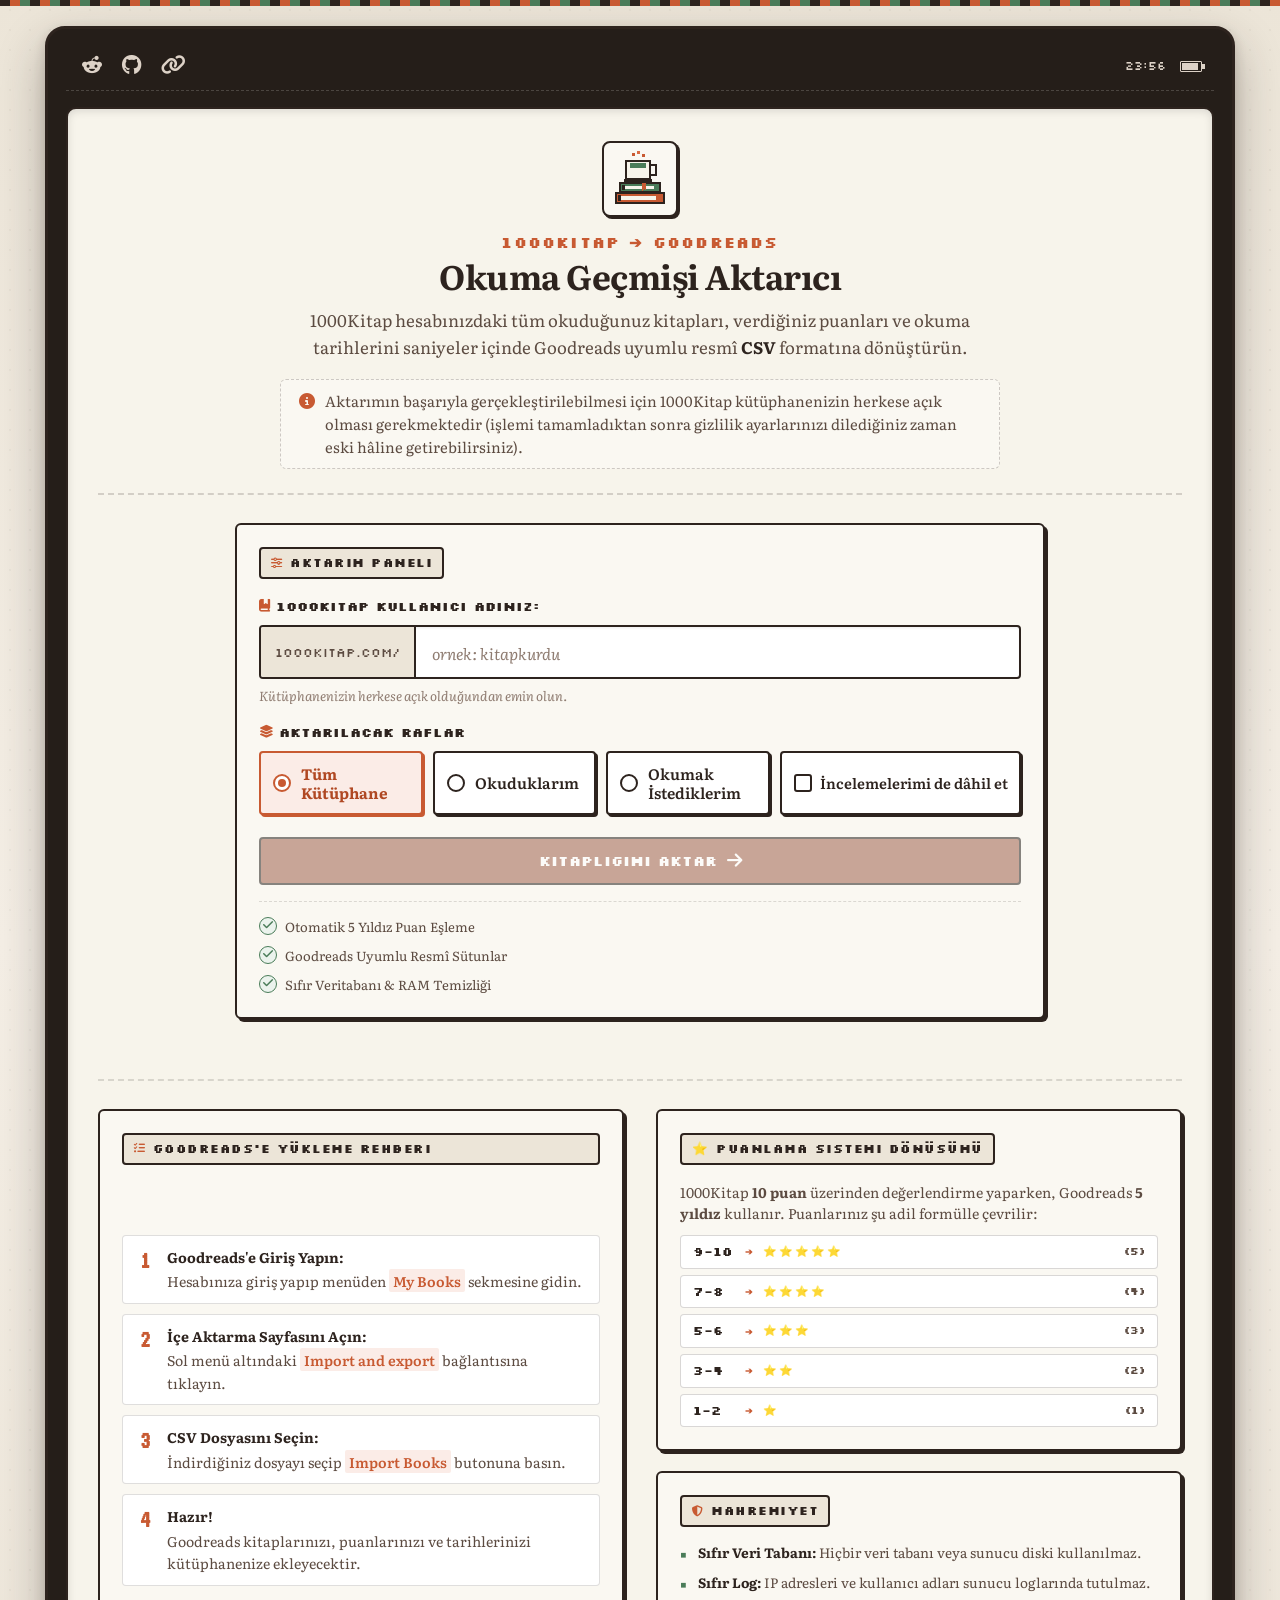
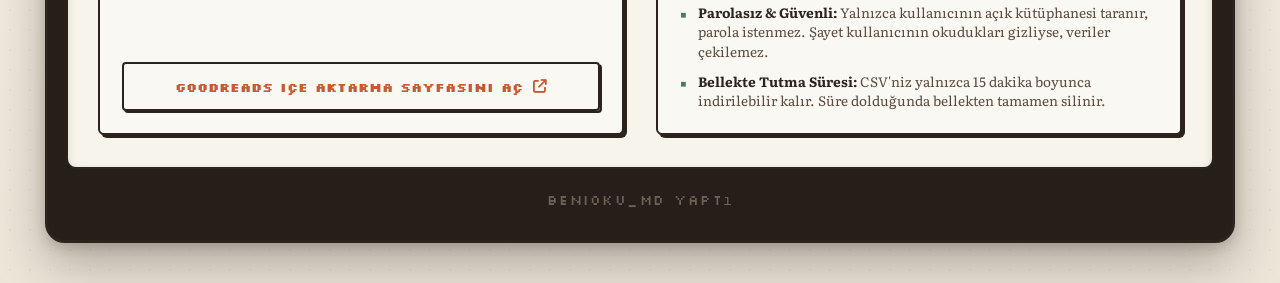
==== index.html @ 829b26cb "refactor: terminal kaldirildi ve taranan kitap baslik boyutu 2-3px buyutuldu" ====
<!DOCTYPE html>
<html lang="tr">
<head>
  <meta charset="UTF-8">
  <meta name="viewport" content="width=device-width, initial-scale=1.0, maximum-scale=5.0, user-scalable=yes">
  <meta name="theme-color" content="#2D231E">
  <meta name="description" content="1000Kitap okuma geçmişinizi sıfır veri kaydı ve yüksek gizlilikle Goodreads CSV formatına dönüştürün.">
  <title>1000Kitap ➔ Goodreads | Okuma Geçmişi Aktarıcı</title>
  
  <!-- Font Awesome 6 Free -->
  <link rel="stylesheet" href="https://cdnjs.cloudflare.com/ajax/libs/font-awesome/6.5.1/css/all.min.css">

  <!-- Google Fonts: Literata (Kindle Serif) & Silkscreen (Orijinal 8-Bit Pixel) & VT323 -->
  <link rel="preconnect" href="https://fonts.googleapis.com">
  <link rel="preconnect" href="https://fonts.gstatic.com" crossorigin>
  <link href="https://fonts.googleapis.com/css2?family=Literata:ital,opsz,wght@0,7..72,400;0,7..72,600;0,7..72,700;1,7..72,400&family=Silkscreen:wght@400;700&family=VT323&display=swap" rel="stylesheet">
  
  <link rel="stylesheet" href="style.css">
</head>
<body>

  <!-- Retro Arka Plan Dokusu ve Üst Piksel Çizgi -->
  <div class="pixel-top-border" aria-hidden="true"></div>

  <main class="page-wrapper">
    
    <!-- Kindle / E-Okuyucu Cihaz Çerçevesi (Masaüstünde Geniş Studio Modu) -->
    <section class="kindle-device" aria-label="E-Okuyucu Arayüzü">
      
      <!-- Üst Durum Çubuğu (Status Bar - Sade & İki Yana Yaslı) -->
      <header class="kindle-status-bar" aria-label="Cihaz Durumu">
        <div class="status-left">
          <a href="https://www.reddit.com/user/benioku_md/" target="_blank" rel="noopener noreferrer" class="status-icon-btn" title="Reddit Profili" aria-label="Reddit Profili">
            <i class="fa-brands fa-reddit-alien"></i>
          </a>
          <a href="https://github.com/benioku-md/1k-to-goodreads" target="_blank" rel="noopener noreferrer" class="status-icon-btn" title="GitHub Deposu" aria-label="GitHub Deposu">
            <i class="fa-brands fa-github"></i>
          </a>
          <a href="javascript:void(0)" id="copyLinkBtn" class="status-icon-btn" title="Bağlantıyı Kopyala" aria-label="Bağlantıyı Kopyala" role="button">
            <i class="fa-solid fa-link"></i>
            <span class="copy-tooltip hidden" id="copyTooltip">Kopyalandı!</span>
          </a>
        </div>
        <div class="status-right">
          <span id="liveClock" class="status-time">10:42</span>
          <span class="battery-icon" title="Pil Durumu: %100" aria-label="Pil %100">
            <span class="battery-level"></span>
          </span>
        </div>
      </header>

      <!-- Kindle Ekran Alanı -->
      <article class="kindle-screen">
        
        <!-- Başlık ve Piksel İllüstrasyon Bölümü (Tam Genişlik & Ortalı) -->
        <header class="hero-header">
          <div class="pixel-art-container" aria-hidden="true">
            <!-- Cozy Pixel Coffee & Book SVG İllüstrasyonu -->
            <svg class="pixel-art-svg" viewBox="0 0 64 64" width="64" height="64" shape-rendering="crispEdges">
              <!-- Pixel Fincan Buharı -->
              <rect x="24" y="6" width="3" height="3" fill="#C85A32" class="steam steam-1" />
              <rect x="29" y="4" width="3" height="3" fill="#D96B43" class="steam steam-2" />
              <rect x="34" y="7" width="3" height="3" fill="#C85A32" class="steam steam-3" />
              
              <!-- Fincan Gövdesi -->
              <rect x="18" y="14" width="24" height="18" fill="#F7F4EB" stroke="#2D231E" stroke-width="2" />
              <rect x="22" y="16" width="16" height="5" fill="#4A7C59" />
              <rect x="42" y="18" width="6" height="10" fill="none" stroke="#2D231E" stroke-width="2" />
              <rect x="16" y="32" width="28" height="3" fill="#2D231E" />

              <!-- Pixel Kitaplar Yığını -->
              <rect x="8" y="46" width="48" height="10" fill="#C85A32" stroke="#2D231E" stroke-width="2" />
              <rect x="12" y="49" width="36" height="4" fill="#F7F4EB" />
              <rect x="10" y="48" width="3" height="6" fill="#2D231E" />
              
              <rect x="12" y="36" width="40" height="9" fill="#4A7C59" stroke="#2D231E" stroke-width="2" />
              <rect x="16" y="39" width="30" height="3" fill="#F7F4EB" />
              <rect x="14" y="38" width="3" height="5" fill="#2D231E" />
              
              <!-- Kitap Ayracı -->
              <polygon points="34,36 38,36 38,44 36,42 34,44" fill="#C85A32" />
            </svg>
          </div>

          <h1 class="main-title">
            <span class="pixel-prefix">1000KITAP ➔ GOODREADS</span>
            <span class="title-sub">Okuma Geçmişi Aktarıcı</span>
          </h1>

          <p class="hero-desc">
            1000Kitap hesabınızdaki tüm okuduğunuz kitapları, verdiğiniz puanları ve okuma tarihlerini saniyeler içinde Goodreads uyumlu resmî <strong>CSV</strong> formatına dönüştürün.
          </p>

          <p class="hero-note">
            <i class="fa-solid fa-circle-info" aria-hidden="true"></i>
            <span>Aktarımın başarıyla gerçekleştirilebilmesi için 1000Kitap kütüphanenizin herkese açık olması gerekmektedir (işlemi tamamladıktan sonra gizlilik ayarlarınızı dilediğiniz zaman eski hâline getirebilirsiniz).</span>
          </p>
        </header>

        <!-- 1. BÖLÜM: ORTALANMIŞ AKTARIM PANELİ (Tablet & PC'de Merkezde) -->
        <div class="centered-export-zone">
          
          <!-- Form Kartı (Giriş) -->
          <section id="formSection" class="retro-card form-card">
            <div class="card-header-badge">
              <i class="fa-solid fa-sliders theme-icon"></i>
              <span class="badge-title">AKTARIM PANELI</span>
            </div>
            
            <form id="exportForm" class="export-form" autocomplete="off">
              
              <div class="input-group">
                <label for="usernameInput" class="input-label">
                  <i class="fa-solid fa-book-bookmark theme-icon"></i> 1000KITAP KULLANICI ADINIZ:
                </label>
                <div class="input-wrapper" id="usernameWrapper">
                  <span class="input-prefix" aria-hidden="true">
                    <span class="prefix-full">1000kitap.com/</span>
                    <span class="prefix-short">1k.com/</span>
                  </span>
                  <div class="input-field-container">
                    <input 
                      type="text" 
                      id="usernameInput" 
                      name="username" 
                      class="retro-input" 
                      placeholder="ornek: kitapkurdu" 
                      required 
                      spellcheck="false" 
                      autocapitalize="none"
                      autocomplete="off"
                    >
                    <span id="inputStatusIcon" class="input-status-icon hidden" aria-hidden="true"></span>
                  </div>
                </div>
                <div id="usernameFeedback" class="input-feedback hidden"></div>
                <p class="input-hint" id="inputDefaultHint">Kütüphanenizin herkese açık olduğundan emin olun.</p>
              </div>

              <!-- Raf Seçimi -->
              <div class="input-group">
                <label class="input-label">
                  <i class="fa-solid fa-layer-group theme-icon"></i> AKTARILACAK RAFLAR
                </label>
                <div class="shelf-options-wrapper">
                  <div class="shelf-radio-group" role="radiogroup" aria-label="Aktarılacak Raflar">
                    <label class="shelf-radio-card" for="shelf-all">
                      <input type="radio" id="shelf-all" name="shelf" value="hepsi" checked class="shelf-radio-input">
                      <span class="shelf-radio-custom" aria-hidden="true"></span>
                      <span class="shelf-radio-text">Tüm Kütüphane</span>
                    </label>
                    <label class="shelf-radio-card" for="shelf-read">
                      <input type="radio" id="shelf-read" name="shelf" value="okuduklari" class="shelf-radio-input">
                      <span class="shelf-radio-custom" aria-hidden="true"></span>
                      <span class="shelf-radio-text">Okuduklarım</span>
                    </label>
                    <label class="shelf-radio-card" for="shelf-want">
                      <input type="radio" id="shelf-want" name="shelf" value="okuyacaklari" class="shelf-radio-input">
                      <span class="shelf-radio-custom" aria-hidden="true"></span>
                      <span class="shelf-radio-text">Okumak İstediklerim</span>
                    </label>
                  </div>

                  <label class="shelf-checkbox-card" for="includeReviews">
                    <input type="checkbox" id="includeReviews" name="include_reviews" class="shelf-checkbox-input">
                    <span class="shelf-checkbox-custom" aria-hidden="true">
                      <i class="fa-solid fa-check"></i>
                    </span>
                    <span class="shelf-checkbox-text">İncelemelerimi de dâhil et</span>
                  </label>
                </div>
              </div>

              <div class="form-actions">
                <button type="submit" id="startBtn" class="retro-btn btn-primary">
                  <span class="btn-text">KITAPLIGIMI AKTAR</span>
                  <i class="fa-solid fa-arrow-right btn-arrow" aria-hidden="true"></i>
                </button>
              </div>

            </form>

            <!-- Mini Hızlı Bilgi Şeridi -->
            <div class="form-footer-tips">
              <div class="tip-item">
                <i class="fa-solid fa-check tip-icon"></i>
                <span>Otomatik 5 Yıldız Puan Eşleme</span>
              </div>
              <div class="tip-item">
                <i class="fa-solid fa-check tip-icon"></i>
                <span>Goodreads Uyumlu Resmî Sütunlar</span>
              </div>
              <div class="tip-item">
                <i class="fa-solid fa-check tip-icon"></i>
                <span>Sıfır Veritabanı &amp; RAM Temizliği</span>
              </div>
            </div>
          </section>

          <!-- Canlı İlerleme ve Kuyruk Kartı (Başlangıçta Gizli) -->
          <section id="progressSection" class="retro-card progress-card hidden" aria-live="polite">
            
            <div class="progress-header">
              <div class="progress-header-top">
                <div class="status-indicator-badge" id="statusBadge">
                  <span class="pulse-dot"></span>
                  <span id="statusBadgeText" class="badge-text">KUYRUGA ALINDI</span>
                </div>
                <div class="queue-eta-box hidden" id="queueEtaBox">
                  <i class="fa-solid fa-hourglass-half eta-icon" aria-hidden="true"></i>
                  <span id="queueEtaText">Kalan Süre: Hesaplanıyor...</span>
                </div>
              </div>
              <div class="queue-info-text" id="queueInfoText">Sıranız hesaplanıyor...</div>
            </div>

            <!-- Pixel İlerleme Çubuğu -->
            <div class="pixel-progress-bar-container">
              <div class="pixel-progress-bar" id="progressBar" role="progressbar" aria-valuenow="0" aria-valuemin="0" aria-valuemax="100" style="width: 0%;">
                <div class="progress-pattern"></div>
              </div>
            </div>

            <!-- Sayaç ve Yüzde Bilgisi -->
            <div class="progress-stats">
              <div class="stat-box">
                <span class="stat-label">TARANAN KITAP</span>
                <span class="stat-value" id="countDisplay">0 / 0</span>
              </div>
              <div class="stat-box">
                <span class="stat-label">ILERLEME</span>
                <span class="stat-value" id="percentDisplay">%0</span>
              </div>
            </div>

            <!-- Canlı Taranan Kitap Görsel Kartı (Kapak + Açıklama) -->
            <div id="liveBookCard" class="live-book-preview hidden">
              <div class="preview-header">
                <span class="preview-label">SU AN TARANAN KITAP:</span>
              </div>
              <div class="preview-content">
                <div class="cover-wrapper" id="bookCoverWrapper">
                  <i id="bookPlaceholderIcon" class="fa-solid fa-book-open book-placeholder-icon"></i>
                  <img id="liveBookCover" src="" alt="Kitap Kapağı" class="book-cover-img hidden" loading="lazy">
                </div>
                <div class="book-details">
                  <div id="liveBookTitle" class="book-title">Kitap Adı</div>
                  <div id="liveBookAuthor" class="book-author">Yazar Adı</div>
                </div>
              </div>
            </div>


            <!-- Sıradan Çık / İptal Et Butonu -->
            <div class="queue-cancel-wrapper" id="queueCancelWrapper">
              <button type="button" id="cancelJobBtn" class="retro-btn retro-btn-cancel">
                <i class="fa-solid fa-arrow-left"></i>
                <span class="btn-text">SIRADAN ÇIK</span>
              </button>
            </div>

          </section>

          <!-- Başarı ve İndirme Kartı (Başlangıçta Gizli) -->
          <section id="completedSection" class="retro-card completed-card hidden" aria-live="polite">
            <div class="success-banner">
              <div class="pixel-stamp">BASARILI!</div>
              <h2 class="success-title">Okuma Geçmişiniz Hazır</h2>
              <p class="success-desc">
                Toplam <strong id="finalCount">0</strong> adet kitap başarıyla Goodreads CSV formatına dönüştürüldü.
              </p>
            </div>

            <div class="download-action-box">
              <a id="downloadBtn" href="#" class="retro-btn btn-success" download="1000kitap.csv">
                <i class="fa-solid fa-cloud-arrow-down"></i>
                <span class="btn-text">GOODREADS CSV DOSYASINI INDIR</span>
              </a>

              <div class="success-aux-actions">
                <button type="button" id="previewBtn" class="retro-btn btn-preview">
                  <i class="fa-solid fa-table-list"></i>
                  <span class="btn-text">KITAPLARI ÖNIZLE</span>
                </button>
                <a href="https://www.goodreads.com/review/import" target="_blank" rel="noopener noreferrer" class="retro-btn btn-goodreads">
                  <i class="fa-solid fa-arrow-up-right-from-square"></i>
                  <span class="btn-text">GOODREADS IÇE AKTARMA SAYFASINI AÇ</span>
                </a>
              </div>

              <p class="download-hint">Hazırlanan CSV dosyasını indirmek için yukarıdaki butona tıklayın.</p>
            </div>

            <div class="restart-box">
              <button type="button" id="resetBtn" class="retro-btn btn-secondary">
                <i class="fa-solid fa-rotate-right"></i> Baska Bir Kitaplik Aktar
              </button>
            </div>
          </section>

          <!-- Hata Bildirim Kartı (Başlangıçta Gizli) -->
          <section id="errorSection" class="retro-card error-card hidden" role="alert">
            <div class="error-header">
              <i class="fa-solid fa-triangle-exclamation error-icon"></i>
              <h3 class="error-title">BIR SORUN OLUSTU</h3>
            </div>
            <p id="errorMessage" class="error-text">Hata mesajı detayları burada görünecektir.</p>
            <div class="error-actions">
              <button type="button" id="retryBtn" class="retro-btn btn-secondary">
                <i class="fa-solid fa-rotate-right"></i> Tekrar Dene
              </button>
            </div>
          </section>

        </div>

        <!-- 2. BÖLÜM: SAĞA VE SOLA PAYLAŞTIRILMIŞ REHBER & BİLGİ ALANI (980px+ Ekranlarda Yan Yana) -->
        <div class="bottom-split-zone">
          
          <!-- SOL SÜTUN: Goodreads'e İçe Aktarma Rehberi -->
          <section class="retro-card guide-card" aria-labelledby="guideHeading">
            <div class="card-header-badge">
              <i class="fa-solid fa-list-check theme-icon"></i>
              <span class="badge-title">GOODREADS'E YÜKLEME REHBERI</span>
            </div>

            <ol class="guide-steps">
              <li class="step-item">
                <div class="step-num">1</div>
                <div class="step-content">
                  <strong>Goodreads'e Giriş Yapın:</strong>
                  <span>Hesabınıza giriş yapıp menüden <mark>My Books</mark> sekmesine gidin.</span>
                </div>
              </li>
              <li class="step-item">
                <div class="step-num">2</div>
                <div class="step-content">
                  <strong>İçe Aktarma Sayfasını Açın:</strong>
                  <span>Sol menü altındaki <mark>Import and export</mark> bağlantısına tıklayın.</span>
                </div>
              </li>
              <li class="step-item">
                <div class="step-num">3</div>
                <div class="step-content">
                  <strong>CSV Dosyasını Seçin:</strong>
                  <span>İndirdiğiniz dosyayı seçip <mark>Import Books</mark> butonuna basın.</span>
                </div>
              </li>
              <li class="step-item">
                <div class="step-num">4</div>
                <div class="step-content">
                  <strong>Hazır!</strong>
                  <span>Goodreads kitaplarınızı, puanlarınızı ve tarihlerinizi kütüphanenize ekleyecektir.</span>
                </div>
              </li>
            </ol>

            <div class="guide-cta">
              <a href="https://www.goodreads.com/review/import" target="_blank" rel="noopener noreferrer" class="retro-btn btn-outline">
                GOODREADS IÇE AKTARMA SAYFASINI AÇ <i class="fa-solid fa-arrow-up-right-from-square"></i>
              </a>
            </div>
          </section>

          <!-- SAĞ SÜTUN: Puan Dönüşümü & Gizlilik Bilgileri -->
          <div class="side-info-stack">
            
            <!-- Puan Eşleştirme Bilgisi -->
            <section class="retro-card rating-info-card">
              <div class="card-header-badge">
                <span class="badge-icon">⭐</span>
                <span class="badge-title">PUANLAMA SISTEMI DÖNÜSÜMÜ</span>
              </div>
              <p class="rating-info-desc">
                1000Kitap <strong>10 puan</strong> üzerinden değerlendirme yaparken, Goodreads <strong>5 yıldız</strong> kullanır. Puanlarınız şu adil formülle çevrilir:
              </p>
              <div class="rating-matrix">
                <div class="rating-pill">
                  <span class="rating-range">9-10</span>
                  <span class="rating-arrow">➔</span>
                  <span class="rating-stars">⭐⭐⭐⭐⭐</span>
                  <span class="rating-score">(5)</span>
                </div>
                <div class="rating-pill">
                  <span class="rating-range">7-8</span>
                  <span class="rating-arrow">➔</span>
                  <span class="rating-stars">⭐⭐⭐⭐</span>
                  <span class="rating-score">(4)</span>
                </div>
                <div class="rating-pill">
                  <span class="rating-range">5-6</span>
                  <span class="rating-arrow">➔</span>
                  <span class="rating-stars">⭐⭐⭐</span>
                  <span class="rating-score">(3)</span>
                </div>
                <div class="rating-pill">
                  <span class="rating-range">3-4</span>
                  <span class="rating-arrow">➔</span>
                  <span class="rating-stars">⭐⭐</span>
                  <span class="rating-score">(2)</span>
                </div>
                <div class="rating-pill">
                  <span class="rating-range">1-2</span>
                  <span class="rating-arrow">➔</span>
                  <span class="rating-stars">⭐</span>
                  <span class="rating-score">(1)</span>
                </div>
              </div>
            </section>

            <!-- Gizlilik ve Mahremiyet Güvencesi (Zero-Log & Zero-Database) -->
            <section class="retro-card privacy-card" aria-label="Gizlilik Taahhüdü">
              <div class="card-header-badge">
                <i class="fa-solid fa-shield-halved theme-icon"></i>
                <span class="badge-title">MAHREMIYET</span>
              </div>
              <ul class="privacy-list">
                <li>
                  <strong>Sıfır Veri Tabanı:</strong> Hiçbir veri tabanı veya sunucu diski kullanılmaz.
                </li>
                <li>
                  <strong>Sıfır Log:</strong> IP adresleri ve kullanıcı adları sunucu loglarında tutulmaz.
                </li>
                <li>
                  <strong>Parolasız &amp; Güvenli:</strong> Yalnızca kullanıcının açık kütüphanesi taranır, parola istenmez. Şayet kullanıcının okudukları gizliyse, veriler çekilemez.
                </li>
                <li>
                  <strong>Bellekte Tutma Süresi:</strong> CSV'niz yalnızca 15 dakika boyunca indirilebilir kalır. Süre dolduğunda bellekten tamamen silinir.
                </li>
              </ul>
            </section>

          </div>

        </div>

      </article>

      <!-- Cihaz Alt Bezel (İmza) -->
      <footer class="kindle-bezel-bottom">
        <a href="https://www.reddit.com/user/benioku_md/" target="_blank" rel="noopener noreferrer" class="creator-brand">benioku_md yaptı</a>
      </footer>

    </section>
  </main>

  <!-- Retro Kitap Önizleme Modalı -->
  <div id="previewModal" class="retro-modal-backdrop hidden" role="dialog" aria-modal="true" aria-labelledby="previewModalTitle">
    <div class="retro-modal">
      <div class="retro-modal-header">
        <h3 id="previewModalTitle" class="retro-modal-title">
          <i class="fa-solid fa-table-list"></i> Aktarılan Kitaplar (ILK 5 Önizleme)
        </h3>
        <button type="button" id="closePreviewBtn" class="retro-modal-close" aria-label="Kapat">
          <i class="fa-solid fa-xmark"></i>
        </button>
      </div>
      <div class="retro-modal-body" id="previewModalBody">
        <!-- JS ile dinamik olarak doldurulacak -->
      </div>
      <div class="retro-modal-footer">
        <button type="button" id="closePreviewFooterBtn" class="retro-btn btn-secondary">Kapat</button>
      </div>
    </div>
  </div>

  <script src="app.js"></script>
</body>
</html>
---- style.css ----
/* ==============================================================================
   1000KİTAP TO GOODREADS AKTARICI - TASARIM & STİL SİSTEMİ
   Konsept: Amazon Kindle E-Okuyucu Zarafeti + Cozy Pixel-Art (8-Bit Kitap Kurdu)
   PC (Desktop Studio) & Mobil (Responsive Touch) Hibrit Mimarisi
   ============================================================================== */

:root {
  /* Renk Paleti (Sıcak Kitap Kurdu) */
  --bg-parchment: #F7F4EB;
  --bg-parchment-deep: #ECE5D8;
  --bg-parchment-light: #FAF8F2;
  --ink-espresso: #2D231E;
  --ink-muted: #5C4B41;
  --ink-light: #8E7B70;
  
  --accent-terracotta: #C85A32;
  --accent-terracotta-hover: #B04823;
  --accent-terracotta-light: #FBECE7;
  
  --accent-sage: #4A7C59;
  --accent-sage-dark: #386043;
  --accent-sage-light: #EBF3ED;
  
  --kindle-bezel: #251E19;
  --kindle-bezel-inner: #1C1713;
  --kindle-text-mute: #A0938A;
  
  --pixel-border: 2px solid var(--ink-espresso);
  --pixel-border-thick: 3px solid var(--ink-espresso);
  --pixel-shadow: 3px 3px 0px var(--ink-espresso);
  --pixel-shadow-sm: 2px 2px 0px var(--ink-espresso);
  --pixel-shadow-pressed: 1px 1px 0px var(--ink-espresso);

  /* Tipografi */
  --font-serif: 'Literata', 'Merriweather', 'Lora', Georgia, serif;
  --font-pixel: 'Silkscreen', monospace;
  --font-vt: 'VT323', monospace;
}

/* ------------------------------------------------------------------------------
   Temel Sıfırlama ve Gövde
   ------------------------------------------------------------------------------ */
*, *::before, *::after {
  box-sizing: border-box;
  margin: 0;
  padding: 0;
  -webkit-font-smoothing: antialiased;
  -moz-osx-font-smoothing: grayscale;
}

html {
  font-size: 16px;
  background-color: var(--bg-parchment-deep);
  color: var(--ink-espresso);
  font-family: var(--font-serif);
  line-height: 1.6;
  overflow-x: hidden;
  min-width: 320px;
}

body {
  min-height: 100vh;
  display: flex;
  flex-direction: column;
  position: relative;
  background-color: var(--bg-parchment-deep);
  background-image: 
    radial-gradient(circle at 50% 50%, rgba(45, 35, 30, 0.035) 1px, transparent 1px),
    linear-gradient(to bottom, #ECE5D8 0%, #F5EFE6 50%, #ECE5D8 100%);
  background-size: 20px 20px, 100% 100%;
  color: var(--ink-espresso);
  padding: 0;
  margin: 0;
  overflow-x: hidden;
}

/* Üst Piksel Dekoratif Şerit */
.pixel-top-border {
  width: 100%;
  height: 6px;
  background: repeating-linear-gradient(
    90deg,
    var(--ink-espresso) 0px,
    var(--ink-espresso) 10px,
    var(--accent-terracotta) 10px,
    var(--accent-terracotta) 20px,
    var(--accent-sage) 20px,
    var(--accent-sage) 30px
  );
  position: sticky;
  top: 0;
  z-index: 100;
}

/* ------------------------------------------------------------------------------
   Sayfa Kapsayıcısı (PC / Desktop ve Mobil Uyumu)
   ------------------------------------------------------------------------------ */
.page-wrapper {
  width: 100%;
  max-width: 100%; /* Masaüstünde daralma yok, tüm ekranı kaplar */
  margin: 0 auto;
  padding: 20px clamp(40px, 3.5vw, 50px) 40px clamp(40px, 3.5vw, 50px); /* Sağdan ve soldan en az 40px, en fazla 50px boşluk */
  display: flex;
  flex-direction: column;
  align-items: center;
}

/* ------------------------------------------------------------------------------
   Kindle / E-Okuyucu Cihaz Gövdesi (Bezel)
   ------------------------------------------------------------------------------ */
.kindle-device {
  width: 100%;
  background: var(--kindle-bezel);
  border-radius: 20px;
  border: var(--pixel-border-thick);
  box-shadow: 
    0 20px 48px rgba(45, 35, 30, 0.32),
    0 4px 12px rgba(45, 35, 30, 0.18);
  padding: 20px 18px 26px 18px;
  display: flex;
  flex-direction: column;
  transition: all 0.2s ease;
  position: relative;
  overflow: hidden;
}

/* Kindle Durum Çubuğu */
.kindle-status-bar {
  display: flex;
  justify-content: space-between;
  align-items: center;
  padding: 6px 12px 14px 12px;
  font-family: var(--font-pixel);
  font-size: 0.75rem;
  color: var(--kindle-text-mute);
  border-bottom: 1px dashed rgba(247, 244, 235, 0.18);
  margin-bottom: 16px;
  user-select: none;
}

.status-left {
  display: flex;
  align-items: center;
  gap: 12px;
}

.status-right {
  display: block;
  text-align: right;
  white-space: nowrap;
}

.status-right > * {
  display: inline-block;
  vertical-align: middle;
  margin-left: 8px;
}

.status-right > *:first-child {
  margin-left: 0;
}

.status-icon-btn {
  display: inline-flex;
  align-items: center;
  justify-content: center;
  color: #DDD2C7;
  background: transparent !important;
  border: none !important;
  box-shadow: none !important;
  outline: none;
  font-size: 1.25rem; /* ~20px, 3-4px daha büyük ve net */
  cursor: pointer;
  text-decoration: none;
  position: relative;
  padding: 0 4px;
  line-height: 1;
  transition: color 0.15s ease, transform 0.15s ease;
}

.status-icon-btn:hover {
  color: #FFF;
  transform: scale(1.18);
}

.copy-tooltip {
  position: absolute;
  top: 140%;
  left: 50%;
  transform: translateX(-50%);
  background: #2D231E;
  color: #F7F4EB;
  border: 1px solid #DDD2C7;
  border-radius: 3px;
  font-size: 0.65rem;
  padding: 2px 6px;
  white-space: nowrap;
  pointer-events: none;
  z-index: 1000;
  box-shadow: 0 2px 6px rgba(0, 0, 0, 0.4);
}

.copy-tooltip.hidden {
  display: none !important;
}

.pixel-badge {
  background: var(--kindle-bezel-inner);
  color: #DDD2C7;
  padding: 3px 8px;
  border-radius: 4px;
  border: 1px solid rgba(255, 255, 255, 0.12);
  font-size: 0.68rem;
  letter-spacing: 0.5px;
}

.status-divider {
  color: var(--ink-light);
  opacity: 0.6;
}

.status-mode {
  font-family: var(--font-serif);
  font-style: italic;
  font-size: 0.82rem;
  color: #DDD2C7;
}

.status-device-type {
  font-size: 0.7rem;
  color: #B5A69B;
  letter-spacing: 0.5px;
}

.status-time {
  font-family: var(--font-pixel);
  font-size: 0.75rem;
  color: #DDD2C7;
}

/* E-Ink Piksel Pil Simgesi */
.battery-icon {
  display: inline-flex;
  align-items: center;
  width: 22px;
  height: 11px;
  border: 1px solid #DDD2C7;
  padding: 1px;
  position: relative;
  border-radius: 1px;
}

.battery-icon::after {
  content: '';
  position: absolute;
  right: -4px;
  top: 2px;
  width: 3px;
  height: 5px;
  background: #DDD2C7;
}

.battery-level {
  width: 85%;
  height: 100%;
  background: #DDD2C7;
}

/* ------------------------------------------------------------------------------
   Kindle Kağıt Ekranı (Parchment Paper Screen)
   ------------------------------------------------------------------------------ */
.kindle-screen {
  background-color: var(--bg-parchment);
  border-radius: 10px;
  border: var(--pixel-border);
  box-shadow: inset 0 2px 8px rgba(0, 0, 0, 0.12);
  padding: 32px 30px;
  display: flex;
  flex-direction: column;
  gap: 28px;
  position: relative;
}

/* ------------------------------------------------------------------------------
   Hero Header & Pixel Art
   ------------------------------------------------------------------------------ */
.hero-header {
  text-align: center;
  display: flex;
  flex-direction: column;
  align-items: center;
  gap: 12px;
  border-bottom: 2px dashed rgba(45, 35, 30, 0.18);
  padding-bottom: 24px;
}

.pixel-art-container {
  width: 76px;
  height: 76px;
  display: flex;
  align-items: center;
  justify-content: center;
  background: var(--bg-parchment-light);
  border: var(--pixel-border);
  box-shadow: var(--pixel-shadow-sm);
  border-radius: 8px;
  margin-bottom: 4px;
}

.pixel-art-svg {
  display: block;
}

/* Fincan Buharı Animasyonu */
@keyframes steamFloat {
  0%, 100% {
    transform: translateY(0);
    opacity: 0.8;
  }
  50% {
    transform: translateY(-4px);
    opacity: 0.3;
  }
}

.steam-1 { animation: steamFloat 2.2s infinite ease-in-out; }
.steam-2 { animation: steamFloat 2.8s infinite ease-in-out 0.4s; }
.steam-3 { animation: steamFloat 2.5s infinite ease-in-out 0.8s; }

.main-title {
  display: flex;
  flex-direction: column;
  gap: 4px;
  line-height: 1.2;
}

.pixel-prefix {
  font-family: var(--font-pixel);
  font-size: 0.95rem;
  font-weight: 600;
  letter-spacing: 1.2px;
  color: var(--accent-terracotta);
  text-transform: uppercase;
}

.title-sub {
  font-family: var(--font-serif);
  font-size: 2.1rem;
  font-weight: 700;
  color: var(--ink-espresso);
  letter-spacing: -0.5px;
}

.hero-desc {
  font-size: 1.05rem;
  color: var(--ink-muted);
  max-width: 680px;
  margin: 0 auto;
  line-height: 1.6;
}

.hero-desc strong {
  color: var(--ink-espresso);
  font-weight: 700;
}

.hero-note {
  display: inline-flex;
  align-items: flex-start;
  justify-content: center;
  gap: 10px;
  font-size: 0.92rem;
  color: var(--ink-muted);
  background: var(--bg-parchment-light);
  border: 1px dashed rgba(45, 35, 30, 0.22);
  border-radius: 6px;
  padding: 10px 18px;
  max-width: 720px;
  margin: 6px auto 0;
  line-height: 1.55;
  text-align: left;
}

.hero-note i {
  color: var(--accent-terracotta);
  font-size: 1rem;
  flex-shrink: 0;
  margin-top: 3px;
}

.hero-note span {
  font-size: 0.92rem;
  line-height: 1.55;
  color: var(--ink-muted);
  display: inline;
}

.hero-note strong {
  font-size: inherit;
  font-weight: 700;
  color: var(--ink-espresso);
  display: inline;
  vertical-align: baseline;
}

/* ==============================================================================
   AKTARRIM & REHBER YERLEŞİM DÜZENİ
   980px altı: Mobil tek sütun
   980px üstü: Ortalanmış Aktarım Paneli + Sağa/Sola Paylaştırılmış Rehber
   ============================================================================== */

/* Varsayılan / Mobil Yerleşim */
.centered-export-zone {
  width: 100%;
  display: flex;
  flex-direction: column;
  gap: 20px;
}

.bottom-split-zone {
  width: 100%;
  display: flex;
  flex-direction: column;
  gap: 20px;
}

.side-info-stack {
  width: 100%;
  display: flex;
  flex-direction: column;
  gap: 20px;
}

/* Tablet & PC Yerleşimi (990px'den büyük ekranlar) */
@media (min-width: 991px) {
  .centered-export-zone {
    max-width: 810px; /* 50px genişletilmiş ergonomik panel */
    margin: 0 auto 32px auto;
  }

  .bottom-split-zone {
    display: grid;
    grid-template-columns: 1fr 1fr; /* Sağa ve sola eşit paylaştırılmış */
    gap: 32px;
    align-items: stretch;
    border-top: 2px dashed rgba(45, 35, 30, 0.15);
    padding-top: 28px;
  }

  .guide-card {
    height: 100%;
    display: flex;
    flex-direction: column;
    justify-content: space-between;
  }

  .side-info-stack {
    height: 100%;
    display: flex;
    flex-direction: column;
    justify-content: space-between;
    gap: 20px;
  }
}

/* ------------------------------------------------------------------------------
   Retro Kartlar (Ortak Yapı)
   ------------------------------------------------------------------------------ */
.retro-card {
  background: var(--bg-parchment-light);
  border: var(--pixel-border);
  box-shadow: var(--pixel-shadow);
  border-radius: 6px;
  padding: 22px;
  position: relative;
  transition: all 0.2s ease;
}

.card-header-badge {
  display: inline-flex;
  align-items: center;
  gap: 8px;
  font-family: var(--font-pixel);
  font-size: 0.78rem;
  font-weight: 600;
  color: var(--ink-espresso);
  background: var(--bg-parchment-deep);
  border: var(--pixel-border);
  padding: 4px 10px;
  border-radius: 4px;
  margin-bottom: 16px;
}

.badge-title {
  letter-spacing: 0.5px;
}

/* ------------------------------------------------------------------------------
   Form Elemanları
   ------------------------------------------------------------------------------ */
.export-form {
  display: flex;
  flex-direction: column;
  gap: 16px;
}

.input-group {
  display: flex;
  flex-direction: column;
  gap: 8px;
}

.input-label {
  font-family: var(--font-pixel);
  font-size: 0.84rem;
  font-weight: 600;
  color: var(--ink-espresso);
  display: flex;
  align-items: center;
  gap: 6px;
}

.input-wrapper {
  display: flex;
  align-items: stretch;
  background: #FFF;
  border: var(--pixel-border);
  border-radius: 4px;
  overflow: hidden;
  box-shadow: inset 1px 1px 3px rgba(0, 0, 0, 0.08);
}

.input-prefix {
  font-family: var(--font-pixel);
  font-size: 0.8rem;
  background: var(--bg-parchment-deep);
  color: var(--ink-muted);
  padding: 12px 14px;
  border-right: var(--pixel-border);
  display: flex;
  align-items: center;
  user-select: none;
}

/* PC ve Tablette 1000kitap.com/ tam adresi görünür */
.prefix-full {
  display: inline;
}

.prefix-short {
  display: none;
}

.input-field-container {
  display: flex;
  align-items: center;
  flex: 1;
  width: 100%;
  min-width: 0;
  position: relative;
}

.retro-input {
  flex: 1;
  min-width: 0;
  border: none;
  background: transparent;
  padding: 12px 16px;
  font-family: var(--font-serif);
  font-size: 1.1rem;
  color: var(--ink-espresso);
  outline: none;
}

.retro-input::placeholder {
  color: var(--ink-light);
  font-style: italic;
  font-size: 0.98rem;
}

.retro-input:focus {
  background: #FFFFF9;
}

/* Kullanıcı Adı Doğrulama ve Durum İkonu */
.input-status-icon {
  display: flex;
  align-items: center;
  justify-content: center;
  padding: 0 14px;
  font-size: 1.15rem;
  user-select: none;
  background: transparent;
  flex-shrink: 0;
}

.input-status-icon.hidden {
  display: none !important;
}

.input-status-icon.is-valid {
  color: #2E7D32;
}

.input-status-icon.is-invalid {
  color: #C85A32;
}

.input-feedback {
  font-size: 0.82rem;
  color: #C85A32;
  display: flex;
  align-items: center;
  gap: 6px;
  font-weight: 600;
  margin-top: 2px;
}

.input-feedback.hidden {
  display: none !important;
}

.input-feedback i {
  font-size: 0.9rem;
}

.input-hint {
  font-size: 0.82rem;
  color: var(--ink-light);
  font-style: italic;
  line-height: 1.4;
}

.input-hint.hidden {
  display: none !important;
}

/* ------------------------------------------------------------------------------
   Raf Seçim Butonları & Seçenekler (Radio & Checkbox)
   ------------------------------------------------------------------------------ */
.shelf-options-wrapper {
  display: flex;
  gap: 10px;
  align-items: stretch;
}

.shelf-radio-group {
  display: grid;
  grid-template-columns: repeat(3, 1fr);
  gap: 10px;
  flex: 3;
}

.shelf-radio-card {
  position: relative;
  display: flex;
  align-items: center;
  gap: 10px;
  background: #FFF;
  border: var(--pixel-border);
  border-radius: 4px;
  padding: 11px 12px;
  cursor: pointer;
  user-select: none;
  box-shadow: var(--pixel-shadow-sm);
  transition: transform 0.08s ease, box-shadow 0.08s ease, background 0.12s ease, border-color 0.12s ease;
}

.shelf-radio-card:hover {
  background: var(--bg-parchment-light);
  transform: translateY(-1px);
}

.shelf-radio-card:active {
  transform: translate(1px, 1px);
  box-shadow: var(--pixel-shadow-pressed);
}

.shelf-radio-input {
  position: absolute;
  opacity: 0;
  width: 0;
  height: 0;
  pointer-events: none;
}

.shelf-radio-input:focus-visible + .shelf-radio-custom {
  outline: 2px solid var(--accent-terracotta);
  outline-offset: 2px;
}

.shelf-radio-custom {
  width: 18px;
  height: 18px;
  border: var(--pixel-border);
  border-radius: 50%;
  background: #FFF;
  flex-shrink: 0;
  display: flex;
  align-items: center;
  justify-content: center;
  transition: border-color 0.12s ease, background 0.12s ease;
}

.shelf-radio-custom::after {
  content: "";
  width: 8px;
  height: 8px;
  border-radius: 50%;
  background: var(--accent-terracotta);
  display: none;
}

.shelf-radio-input:checked + .shelf-radio-custom {
  border-color: var(--accent-terracotta);
}

.shelf-radio-input:checked + .shelf-radio-custom::after {
  display: block;
}

.shelf-radio-card:has(.shelf-radio-input:checked),
.shelf-radio-card.is-selected {
  background: var(--accent-terracotta-light);
  border-color: var(--accent-terracotta);
  box-shadow: 2px 2px 0px var(--accent-terracotta);
}

.shelf-radio-text {
  font-family: var(--font-serif);
  font-size: 0.95rem;
  font-weight: 600;
  color: var(--ink-espresso);
  line-height: 1.25;
}

.shelf-radio-card:has(.shelf-radio-input:checked) .shelf-radio-text,
.shelf-radio-card.is-selected .shelf-radio-text {
  color: var(--accent-terracotta-hover);
  font-weight: 700;
}

/* İnceleme Dahil Et Checkbox Kartı */
.shelf-checkbox-card {
  position: relative;
  display: flex;
  align-items: center;
  gap: 8px;
  background: #FFF;
  border: var(--pixel-border);
  border-radius: 4px;
  padding: 11px 12px;
  cursor: pointer;
  user-select: none;
  box-shadow: var(--pixel-shadow-sm);
  transition: transform 0.08s ease, box-shadow 0.08s ease, background 0.12s ease, border-color 0.12s ease;
  flex: 1.25;
  min-width: 0;
  white-space: nowrap;
  box-sizing: border-box;
}

.shelf-checkbox-card:hover {
  background: var(--bg-parchment-light);
  transform: translateY(-1px);
}

.shelf-checkbox-card:active {
  transform: translate(1px, 1px);
  box-shadow: var(--pixel-shadow-pressed);
}

.shelf-checkbox-input {
  position: absolute;
  opacity: 0;
  width: 0;
  height: 0;
  pointer-events: none;
}

.shelf-checkbox-input:focus-visible + .shelf-checkbox-custom {
  outline: 2px solid var(--accent-sage);
  outline-offset: 2px;
}

.shelf-checkbox-custom {
  width: 18px;
  height: 18px;
  border: var(--pixel-border);
  border-radius: 3px;
  background: #FFF;
  flex-shrink: 0;
  display: flex;
  align-items: center;
  justify-content: center;
  transition: border-color 0.12s ease, background 0.12s ease;
}

.shelf-checkbox-custom i {
  display: none;
  font-size: 11px;
  color: #FFF;
}

.shelf-checkbox-input:checked + .shelf-checkbox-custom {
  background: var(--accent-sage);
  border-color: var(--accent-sage-dark);
}

.shelf-checkbox-input:checked + .shelf-checkbox-custom i {
  display: block;
}

.shelf-checkbox-card:has(.shelf-checkbox-input:checked),
.shelf-checkbox-card.is-selected {
  background: var(--accent-sage-light);
  border-color: var(--accent-sage);
  box-shadow: 2px 2px 0px var(--accent-sage);
}

.shelf-checkbox-text {
  font-family: var(--font-serif);
  font-size: 0.90rem;
  font-weight: 600;
  color: var(--ink-espresso);
  line-height: 1.25;
}

.shelf-checkbox-card:has(.shelf-checkbox-input:checked) .shelf-checkbox-text,
.shelf-checkbox-card.is-selected .shelf-checkbox-text {
  color: var(--accent-sage-dark);
  font-weight: 700;
}

@media (max-width: 990px) {
  .shelf-options-wrapper {
    flex-direction: column;
    gap: 10px;
  }

  .shelf-checkbox-card {
    width: 100%;
  }
}

@media (max-width: 640px) {
  .shelf-radio-group {
    grid-template-columns: 1fr;
    gap: 8px;
  }

  .shelf-radio-card,
  .shelf-checkbox-card {
    padding: 12px 14px;
  }
}

/* Buton Stilleri */
.form-actions {
  margin-top: 6px;
}

.retro-btn {
  display: inline-flex;
  align-items: center;
  justify-content: center;
  gap: 10px;
  font-family: var(--font-pixel);
  font-size: 0.88rem;
  font-weight: 600;
  padding: 12px 20px;
  border: var(--pixel-border);
  border-radius: 4px;
  cursor: pointer;
  text-decoration: none;
  user-select: none;
  transition: transform 0.08s ease, box-shadow 0.08s ease;
  width: 100%;
  min-height: 48px;
  text-align: center;
}

.retro-btn:active {
  transform: translate(2px, 2px);
  box-shadow: var(--pixel-shadow-pressed) !important;
}

.retro-btn:disabled {
  opacity: 0.55;
  cursor: not-allowed !important;
  filter: grayscale(45%);
  transform: none !important;
  box-shadow: none !important;
  pointer-events: none;
}

.btn-primary {
  background: var(--accent-terracotta);
  color: #FFF;
  box-shadow: var(--pixel-shadow);
}

.retro-btn.btn-primary:hover {
  background: var(--accent-terracotta-hover);
}

.btn-arrow {
  font-size: 1.1rem;
}

.btn-success {
  background: var(--accent-sage);
  color: #FFF;
  box-shadow: var(--pixel-shadow);
  font-size: 0.92rem;
}

.btn-success:hover {
  background: var(--accent-sage-dark);
}

.btn-secondary {
  background: var(--bg-parchment-deep);
  color: var(--ink-espresso);
  box-shadow: var(--pixel-shadow-sm);
  font-size: 0.85rem;
}

.btn-secondary:hover {
  background: var(--bg-parchment);
}

.btn-outline {
  background: transparent;
  color: var(--accent-terracotta);
  border: var(--pixel-border);
  box-shadow: var(--pixel-shadow-sm);
  font-size: 0.84rem;
}

.btn-outline:hover {
  background: var(--accent-terracotta-light);
}

/* Form Altı Mini Bilgi Rozetleri */
.form-footer-tips {
  display: flex;
  flex-direction: column;
  gap: 8px;
  margin-top: 16px;
  padding-top: 14px;
  border-top: 1px dashed rgba(45, 35, 30, 0.15);
}

.tip-item {
  display: flex;
  align-items: center;
  gap: 8px;
  font-size: 0.82rem;
  color: var(--ink-muted);
}

.tip-icon {
  display: inline-flex;
  align-items: center;
  justify-content: center;
  width: 16px;
  height: 16px;
  background: var(--accent-sage-light);
  color: var(--accent-sage);
  border: 1px solid var(--accent-sage);
  border-radius: 50%;
  font-weight: bold;
  font-size: 0.7rem;
  flex-shrink: 0;
}

/* ------------------------------------------------------------------------------
   İlerleme & Kuyruk Alanı (Progress Card)
   ------------------------------------------------------------------------------ */
.progress-card {
  display: flex;
  flex-direction: column;
  gap: 16px;
}

.progress-header {
  display: flex;
  flex-direction: column;
  gap: 8px;
  width: 100%;
}

.progress-header-top {
  display: flex;
  justify-content: space-between;
  align-items: center;
  width: 100%;
  gap: 8px;
}

.status-indicator-badge {
  display: inline-flex;
  align-items: center;
  gap: 8px;
  background: var(--bg-parchment-deep);
  border: var(--pixel-border);
  padding: 5px 11px;
  border-radius: 4px;
  font-family: var(--font-pixel);
  font-size: 0.76rem;
  font-weight: 600;
  line-height: 1;
}

.pulse-dot {
  width: 8px;
  height: 8px;
  background: var(--accent-terracotta);
  border-radius: 50%;
  animation: pulse 1.2s infinite ease-in-out;
}

@keyframes pulse {
  0% { transform: scale(0.9); opacity: 0.6; }
  50% { transform: scale(1.3); opacity: 1; }
  100% { transform: scale(0.9); opacity: 0.6; }
}

.queue-info-text {
  font-family: var(--font-vt);
  font-size: 1.4rem;
  color: var(--ink-espresso);
  letter-spacing: 0.5px;
  line-height: 1.25;
  min-height: 1.8rem;
  width: 100%;
  word-break: break-word;
}

.queue-eta-box {
  display: inline-flex;
  align-items: center;
  gap: 7px;
  font-size: 0.82rem;
  font-weight: 700;
  color: #5D5245;
  background: rgba(45, 35, 30, 0.06);
  padding: 5px 11px;
  border-radius: 4px;
  border: 1px dashed rgba(45, 35, 30, 0.25);
  line-height: 1;
  white-space: nowrap;
}

.queue-eta-box .eta-icon {
  color: var(--accent-terracotta);
  font-size: 0.88rem;
  display: inline-flex;
  align-items: center;
  justify-content: center;
  line-height: 1;
  transform: translateY(0.5px); /* Tam dikey optik ortalama */
}

.queue-eta-box span {
  display: inline-block;
  line-height: 1;
}

.queue-eta-box.hidden {
  display: none !important;
}

.queue-cancel-wrapper {
  margin-top: 14px;
  display: flex;
  justify-content: center;
}

.retro-btn-cancel {
  background: transparent;
  color: #8C4020;
  border: 1px dashed #C85A32;
  font-size: 0.78rem;
  padding: 6px 14px;
  border-radius: 4px;
  cursor: pointer;
  transition: all 0.15s ease;
  display: inline-flex;
  align-items: center;
  gap: 8px;
}

.retro-btn-cancel:hover {
  background: rgba(200, 90, 50, 0.1);
  border-color: #8C4020;
  color: #6B2E15;
}

/* Retro Piksel İlerleme Çubuğu */
.pixel-progress-bar-container {
  width: 100%;
  height: 28px;
  background: #FFF;
  border: var(--pixel-border);
  border-radius: 4px;
  padding: 3px;
  box-shadow: inset 1px 1px 3px rgba(0, 0, 0, 0.1);
  position: relative;
  overflow: hidden;
}

.pixel-progress-bar {
  height: 100%;
  background: var(--accent-sage);
  border-radius: 2px;
  transition: width 0.3s linear;
  position: relative;
  overflow: hidden;
}

.progress-pattern {
  position: absolute;
  top: 0;
  left: 0;
  right: 0;
  bottom: 0;
  background: repeating-linear-gradient(
    45deg,
    rgba(255, 255, 255, 0.25) 0px,
    rgba(255, 255, 255, 0.25) 10px,
    transparent 10px,
    transparent 20px
  );
  animation: patternSlide 1.5s linear infinite;
}

@keyframes patternSlide {
  0% { background-position: 0 0; }
  100% { background-position: 28px 0; }
}

/* İstatistik Kutuları */
.progress-stats {
  display: grid;
  grid-template-columns: 1fr 1fr;
  gap: 14px;
}

.stat-box {
  background: #FFF;
  border: var(--pixel-border);
  border-radius: 4px;
  padding: 10px 14px;
  display: flex;
  flex-direction: column;
  align-items: center;
  text-align: center;
}

.stat-label {
  font-family: var(--font-pixel);
  font-size: 0.68rem;
  font-weight: 600;
  color: var(--ink-muted);
  text-transform: uppercase;
}

.stat-value {
  font-family: var(--font-vt);
  font-size: 1.8rem;
  font-weight: 700;
  color: var(--ink-espresso);
  line-height: 1.2;
}

/* Canlı Taranan Kitap Görsel Kartı (Kapak + Açıklama) */
.live-book-preview {
  background: var(--bg-parchment-deep);
  border: 1px dashed var(--ink-light);
  border-radius: 4px;
  padding: 12px 14px;
  display: flex;
  flex-direction: column;
  gap: 8px;
}

.live-book-preview.hidden {
  display: none !important;
}

.preview-header {
  display: flex;
  justify-content: space-between;
  align-items: center;
}

.preview-label {
  font-family: var(--font-pixel);
  font-size: 0.82rem;
  font-weight: 600;
  color: var(--accent-terracotta);
  letter-spacing: 0.5px;
}

.preview-content {
  display: flex;
  align-items: center;
  gap: 14px;
  min-width: 0;
}

.cover-wrapper {
  position: relative;
  width: 44px;
  height: 62px;
  border: var(--pixel-border);
  background: #FFF;
  border-radius: 3px;
  overflow: hidden;
  flex-shrink: 0;
  display: flex;
  align-items: center;
  justify-content: center;
}

.book-placeholder-icon {
  font-size: 1.25rem;
  color: var(--ink-muted);
  position: absolute;
  top: 50%;
  left: 50%;
  transform: translate(-50%, -50%);
  pointer-events: none;
  z-index: 1;
}

.book-placeholder-icon.hidden {
  display: none !important;
}

.book-cover-img {
  position: absolute;
  top: 0;
  left: 0;
  width: 100%;
  height: 100%;
  object-fit: cover;
  object-position: center;
  display: block;
  z-index: 2;
  background: #FFF;
}

.book-cover-img.hidden {
  display: none !important;
}

.book-details {
  display: flex;
  flex-direction: column;
  gap: 3px;
  min-width: 0;
  flex: 1;
  overflow: hidden;
}

.book-title {
  font-family: var(--font-serif);
  font-size: 0.98rem;
  font-weight: 700;
  color: var(--ink-espresso);
  line-height: 1.25;
  white-space: nowrap;
  overflow: hidden;
  text-overflow: ellipsis;
}

.book-author {
  font-family: var(--font-serif);
  font-size: 0.85rem;
  color: var(--ink-muted);
  font-style: italic;
  white-space: nowrap;
  overflow: hidden;
  text-overflow: ellipsis;
}

.rate-limit-note {
  font-size: 0.8rem;
  color: var(--ink-light);
  font-style: italic;
  line-height: 1.4;
  text-align: center;
}

/* ------------------------------------------------------------------------------
   Başarı Kartı (Completed Card)
   ------------------------------------------------------------------------------ */
.completed-card {
  text-align: center;
  display: flex;
  flex-direction: column;
  gap: 18px;
}

.pixel-stamp {
  display: inline-block;
  font-family: var(--font-pixel);
  font-size: 0.88rem;
  font-weight: 600;
  color: var(--accent-sage);
  border: 2px dashed var(--accent-sage);
  padding: 4px 14px;
  border-radius: 4px;
  transform: rotate(-2deg);
  margin-bottom: 8px;
}

.success-title {
  font-family: var(--font-serif);
  font-size: 1.6rem;
  font-weight: 700;
  color: var(--ink-espresso);
}

.success-desc {
  font-size: 1rem;
  color: var(--ink-muted);
  margin-top: 4px;
}

.download-action-box {
  display: flex;
  flex-direction: column;
  gap: 8px;
}

.success-aux-actions {
  display: flex;
  gap: 10px;
  justify-content: center;
  margin-top: 6px;
  flex-wrap: wrap;
}

.btn-preview {
  background: var(--bg-parchment-light);
  color: var(--ink-base);
  border: var(--pixel-border);
  box-shadow: var(--pixel-shadow-sm);
  font-size: 0.82rem;
  padding: 9px 16px;
  display: inline-flex;
  align-items: center;
  gap: 8px;
  cursor: pointer;
  border-radius: 4px;
  font-weight: 600;
  transition: all 0.1s ease;
}

.btn-preview:hover {
  background: #FFF;
  transform: translateY(-1px);
}

.btn-goodreads {
  background: #382110;
  color: #F7F4EB;
  border: 2px solid #2D231E;
  box-shadow: var(--pixel-shadow-sm);
  font-size: 0.82rem;
  padding: 9px 16px;
  text-decoration: none;
  display: inline-flex;
  align-items: center;
  gap: 8px;
  border-radius: 4px;
  font-weight: 600;
  transition: all 0.1s ease;
}

.btn-goodreads:hover {
  background: #503118;
  color: #FFF;
  transform: translateY(-1px);
}

.download-hint {
  font-size: 0.82rem;
  color: var(--ink-light);
  font-style: italic;
}

.restart-box {
  margin-top: 4px;
}

/* ------------------------------------------------------------------------------
   Hata Kartı (Error Card)
   ------------------------------------------------------------------------------ */
.error-card {
  border-color: #A33B32;
  background: #FFF7F6;
  display: flex;
  flex-direction: column;
  gap: 12px;
}

.error-header {
  display: flex;
  align-items: center;
  gap: 8px;
  color: #A33B32;
}

.error-title {
  font-family: var(--font-pixel);
  font-size: 0.88rem;
  font-weight: 600;
}

.error-text {
  font-size: 0.95rem;
  color: var(--ink-espresso);
  line-height: 1.5;
}

/* ------------------------------------------------------------------------------
   Sağ Sütun: Rehber, Puan Dönüşümü & Gizlilik
   ------------------------------------------------------------------------------ */
.guide-steps {
  list-style: none;
  display: flex;
  flex-direction: column;
  gap: 10px;
  margin-bottom: 16px;
}

.step-item {
  display: flex;
  align-items: flex-start;
  gap: 12px;
  background: #FFF;
  border: 1px solid rgba(45, 35, 30, 0.15);
  border-radius: 4px;
  padding: 10px 12px;
}

.step-num {
  font-family: var(--font-vt);
  font-size: 1.6rem;
  font-weight: 700;
  color: var(--accent-terracotta);
  line-height: 1;
  flex-shrink: 0;
  min-width: 20px;
  text-align: center;
  padding-top: 2px;
}

.step-content {
  display: flex;
  flex-direction: column;
  gap: 2px;
  font-size: 0.88rem;
  color: var(--ink-muted);
}

.step-content strong {
  color: var(--ink-espresso);
}

.step-content mark {
  background: var(--accent-terracotta-light);
  color: var(--accent-terracotta);
  padding: 1px 4px;
  border-radius: 2px;
  font-weight: 600;
}

.guide-cta {
  margin-top: 6px;
}

/* Puan Eşleme Matrisi */
.rating-info-desc {
  font-size: 0.88rem;
  color: var(--ink-muted);
  margin-bottom: 12px;
  line-height: 1.5;
}

.rating-matrix {
  display: flex;
  flex-direction: column;
  gap: 6px;
}

.rating-pill {
  font-family: var(--font-pixel);
  font-size: 0.68rem;
  font-weight: 600;
  background: #FFF;
  border: 1px solid rgba(45, 35, 30, 0.18);
  border-radius: 4px;
  padding: 6px 12px;
  color: var(--ink-espresso);
  display: flex;
  align-items: center;
  gap: 10px;
  width: 100%;
}

.rating-range {
  display: inline-block;
  min-width: 42px;
  color: var(--ink-espresso);
  font-weight: 700;
  font-size: 0.77rem; /* +1.5px dengelendi */
}

.rating-arrow {
  color: var(--accent-terracotta);
  font-size: 0.85em;
}

.rating-stars {
  display: inline-flex;
  align-items: center;
  letter-spacing: 2px;
  font-family: initial;
}

.rating-score {
  margin-left: auto;
  color: var(--ink-muted);
  font-size: 0.9em;
}

/* Gizlilik Listesi */
.privacy-list {
  list-style: none;
  display: flex;
  flex-direction: column;
  gap: 10px;
}

.privacy-list li {
  font-size: 0.85rem;
  color: var(--ink-muted);
  position: relative;
  padding-left: 18px;
  line-height: 1.45;
}

.privacy-list li::before {
  content: '▪';
  position: absolute;
  left: 0;
  top: 0;
  color: var(--accent-sage);
  font-size: 1.2rem;
  line-height: 1;
}

.privacy-list strong {
  color: var(--ink-espresso);
}

/* ------------------------------------------------------------------------------
   Cihaz Alt Bezel & İmza (benioku_md yaptı)
   ------------------------------------------------------------------------------ */
.kindle-bezel-bottom {
  display: flex;
  justify-content: center;
  align-items: center;
  padding-top: 20px;
  padding-bottom: 2px;
  user-select: none;
}

.creator-brand {
  font-family: var(--font-pixel);
  font-size: 0.88rem;
  letter-spacing: 1.5px;
  color: #7A6C62;
  text-transform: lowercase;
  text-decoration: none;
  cursor: pointer;
  display: inline-block;
  opacity: 0.85;
  transition: opacity 0.2s ease, color 0.2s ease;
}

.creator-brand:hover {
  color: #DDD2C7;
  opacity: 1;
  text-decoration: none;
}

/* ------------------------------------------------------------------------------
   Yardımcı Sınıflar (Utilities)
   ------------------------------------------------------------------------------ */
.hidden {
  display: none !important;
}

/* ==============================================================================
   RESPONSIVE & MOBİL UYUMLULUK SİSTEMİ (320px - 900px ARASI)
   ============================================================================== */

/* Tablet & Küçük Ekranlar (990px altı - Mobilde olduğu gibi dikey akış) */
@media (max-width: 990px) {
  .page-wrapper {
    max-width: 810px;
    padding: 16px 12px 32px 12px;
  }

  .centered-export-zone {
    max-width: 100%;
    margin-bottom: 20px;
  }

  /* 980px altında (mobil görünümde) 1k.com/ kısa adresi görünür */
  .prefix-full {
    display: none !important;
  }

  .prefix-short {
    display: inline !important;
  }

  .bottom-split-zone {
    display: flex;
    flex-direction: column;
    gap: 20px;
  }

  .kindle-screen {
    padding: 24px 18px;
    gap: 20px;
  }

  .title-sub {
    font-size: 1.75rem;
  }
}

/* ==============================================================================
   FONT AWESOME TEMA UYUMLU İKON STİLLERİ
   ============================================================================== */
.theme-icon {
  color: var(--accent-terracotta);
  font-size: 0.95em;
  vertical-align: -1px;
}

.card-header-badge .theme-icon {
  color: var(--accent-terracotta);
  font-size: 0.9em;
}

.tip-icon {
  display: inline-flex;
  align-items: center;
  justify-content: center;
  width: 18px;
  height: 18px;
  background: var(--accent-sage-light);
  color: var(--accent-sage);
  border: 1px solid var(--accent-sage);
  border-radius: 50%;
  font-size: 0.72rem;
  flex-shrink: 0;
}

.rate-limit-note .theme-icon {
  color: var(--ink-light);
  font-size: 0.85em;
}

.error-icon {
  color: #A33B32;
  font-size: 1.15rem;
}

.book-placeholder-icon {
  font-size: 1.35rem;
  color: var(--ink-light);
}

/* ==============================================================================
   RETRO KİTAP ÖNİZLEME MODALI
   ============================================================================== */
.retro-modal-backdrop {
  position: fixed;
  inset: 0;
  background: rgba(26, 20, 16, 0.72);
  display: flex;
  align-items: center;
  justify-content: center;
  z-index: 1000;
  padding: 16px;
  backdrop-filter: blur(2px);
}

.retro-modal {
  background: var(--bg-parchment);
  border: var(--pixel-border);
  box-shadow: var(--pixel-shadow-lg);
  border-radius: 6px;
  max-width: 580px;
  width: 100%;
  max-height: 85vh;
  display: flex;
  flex-direction: column;
  overflow: hidden;
  animation: modalFadeIn 0.15s ease-out;
}

@keyframes modalFadeIn {
  from { opacity: 0; transform: scale(0.96); }
  to { opacity: 1; transform: scale(1); }
}

.retro-modal-header {
  display: flex;
  justify-content: space-between;
  align-items: center;
  padding: 12px 16px;
  background: #2D231E;
  color: #F7F4EB;
  border-bottom: 2px solid #1A1410;
}

.retro-modal-title {
  font-family: var(--font-pixel);
  font-size: 0.80rem;
  letter-spacing: 0.5px;
  display: flex;
  align-items: center;
  gap: 8px;
  margin: 0;
}

.retro-modal-close {
  background: transparent;
  border: none;
  color: #DDD2C7;
  font-size: 1.15rem;
  cursor: pointer;
  padding: 4px;
  line-height: 1;
}

.retro-modal-close:hover {
  color: #FFF;
}

.retro-modal-body {
  padding: 16px;
  overflow-y: auto;
  flex: 1;
}

.retro-modal-footer {
  padding: 10px 16px;
  border-top: var(--pixel-border);
  background: rgba(45, 35, 30, 0.04);
  display: flex;
  justify-content: flex-end;
}

.preview-book-list {
  display: flex;
  flex-direction: column;
  gap: 10px;
}

.preview-book-item {
  display: flex;
  gap: 12px;
  padding: 10px 12px;
  background: #FFF;
  border: 1px solid rgba(45, 35, 30, 0.18);
  border-radius: 4px;
  box-shadow: var(--pixel-shadow-sm);
  align-items: center;
}

.preview-book-num {
  font-family: var(--font-pixel);
  font-size: 0.85rem;
  color: var(--accent-terracotta);
  min-width: 22px;
  text-align: center;
}

.preview-book-info {
  flex: 1;
  min-width: 0;
}

.preview-book-title {
  font-weight: 700;
  font-size: 0.92rem;
  color: var(--ink-dark);
  white-space: nowrap;
  overflow: hidden;
  text-overflow: ellipsis;
}

.preview-book-author {
  font-size: 0.8rem;
  color: var(--ink-light);
  white-space: nowrap;
  overflow: hidden;
  text-overflow: ellipsis;
}

.preview-book-meta {
  display: flex;
  gap: 6px;
  align-items: center;
  font-size: 0.72rem;
  margin-top: 4px;
  flex-wrap: wrap;
}

.preview-badge-shelf {
  background: rgba(74, 124, 89, 0.15);
  color: #2E5A3B;
  padding: 2px 6px;
  border-radius: 3px;
  font-weight: 600;
}

.preview-badge-rating {
  background: rgba(200, 90, 50, 0.15);
  color: #A03C15;
  padding: 2px 6px;
  border-radius: 3px;
  font-weight: 600;
}

/* Akıllı Telefonlar (480px altı) */
@media (max-width: 480px) {
  .page-wrapper {
    padding: 8px 4px 20px 4px;
  }

  .kindle-device {
    border-radius: 12px;
    padding: 12px 6px 14px 6px;
    box-shadow: 
      0 8px 24px rgba(45, 35, 30, 0.25),
      0 2px 8px rgba(45, 35, 30, 0.15);
  }

  .kindle-status-bar {
    font-size: 0.65rem;
    padding: 3px 4px 10px 4px;
    gap: 4px;
  }

  .status-left, .status-right {
    gap: 8px;
  }

  .status-icon-btn {
    font-size: 1.15rem;
    padding: 0 3px;
  }

  .status-mode, .status-device-type {
    display: none; /* En dar ekranda saat ve cihaz modeli yeterli */
  }

  .kindle-screen {
    padding: 16px 10px;
    gap: 16px;
    border-radius: 6px;
  }

  .pixel-prefix {
    font-size: 0.80rem;
  }

  .title-sub {
    font-size: 1.35rem;
  }

  .hero-desc {
    font-size: 0.88rem;
  }

  .hero-note {
    font-size: 0.8rem;
    padding: 8px 12px;
    text-align: left;
    align-items: flex-start;
  }

  .hero-note i {
    margin-top: 3px;
  }

  .retro-card {
    padding: 14px 10px;
  }

  .input-wrapper {
    flex-direction: column;
  }

  .input-field-container {
    width: 100%;
    position: relative;
  }

  .input-prefix {
    border-right: none;
    border-bottom: var(--pixel-border);
    padding: 6px 10px;
    font-size: 0.72rem;
  }

  /* Mobilde kısa adres görünür */
  .prefix-full {
    display: none;
  }

  .prefix-short {
    display: inline;
  }

  .retro-input {
    padding: 8px 10px;
    font-size: 0.98rem;
  }

  .input-status-icon {
    padding: 0 10px;
    font-size: 1.05rem;
  }

  .retro-btn {
    font-size: 0.78rem;
    padding: 10px 14px;
    min-height: 44px;
  }

  .progress-stats {
    gap: 8px;
  }

  .stat-value {
    font-size: 1.35rem;
  }

  .stat-label {
    font-size: 0.62rem;
  }

  .progress-header {
    flex-direction: column;
    align-items: flex-start;
  }

  .queue-info-text {
    font-size: 1.1rem;
  }

  .success-aux-actions {
    flex-direction: column;
    width: 100%;
    gap: 8px;
  }

  .btn-preview, .btn-goodreads {
    width: 100%;
    justify-content: center;
  }

  .step-item {
    padding: 8px 10px;
    gap: 8px;
  }

  .step-num {
    font-size: 1.2rem;
  }

  .step-content {
    font-size: 0.82rem;
  }
}

/* En Dar Ekranlar (320px - 360px: iPhone SE 1, Eski Android'ler) */
@media (max-width: 360px) {
  html {
    font-size: 14px;
  }

  .page-wrapper {
    padding: 4px 2px 16px 2px;
  }

  .kindle-device {
    padding: 8px 4px 10px 4px;
    border-width: 2px;
  }

  .kindle-status-bar {
    padding: 2px 2px 8px 2px;
  }

  .status-left, .status-right {
    gap: 6px;
  }

  .status-icon-btn {
    font-size: 1.05rem;
    padding: 0 2px;
  }

  .status-time {
    font-size: 0.68rem;
  }

  .battery-icon {
    width: 18px;
    height: 9px;
  }

  .kindle-screen {
    padding: 12px 8px;
    gap: 14px;
  }

  .title-sub {
    font-size: 1.2rem;
  }

  .pixel-art-container {
    width: 56px;
    height: 56px;
  }

  .pixel-art-svg {
    width: 48px;
    height: 48px;
  }

  .stat-value {
    font-size: 1.15rem;
  }

  .queue-info-text {
    font-size: 1.0rem;
  }

  .queue-eta-box {
    font-size: 0.76rem;
    padding: 3px 8px;
  }

  .retro-btn {
    font-size: 0.72rem;
    padding: 8px 10px;
  }

  .retro-modal {
    padding: 0;
    max-height: 90vh;
  }

  .retro-modal-title {
    font-size: 0.72rem;
  }
}
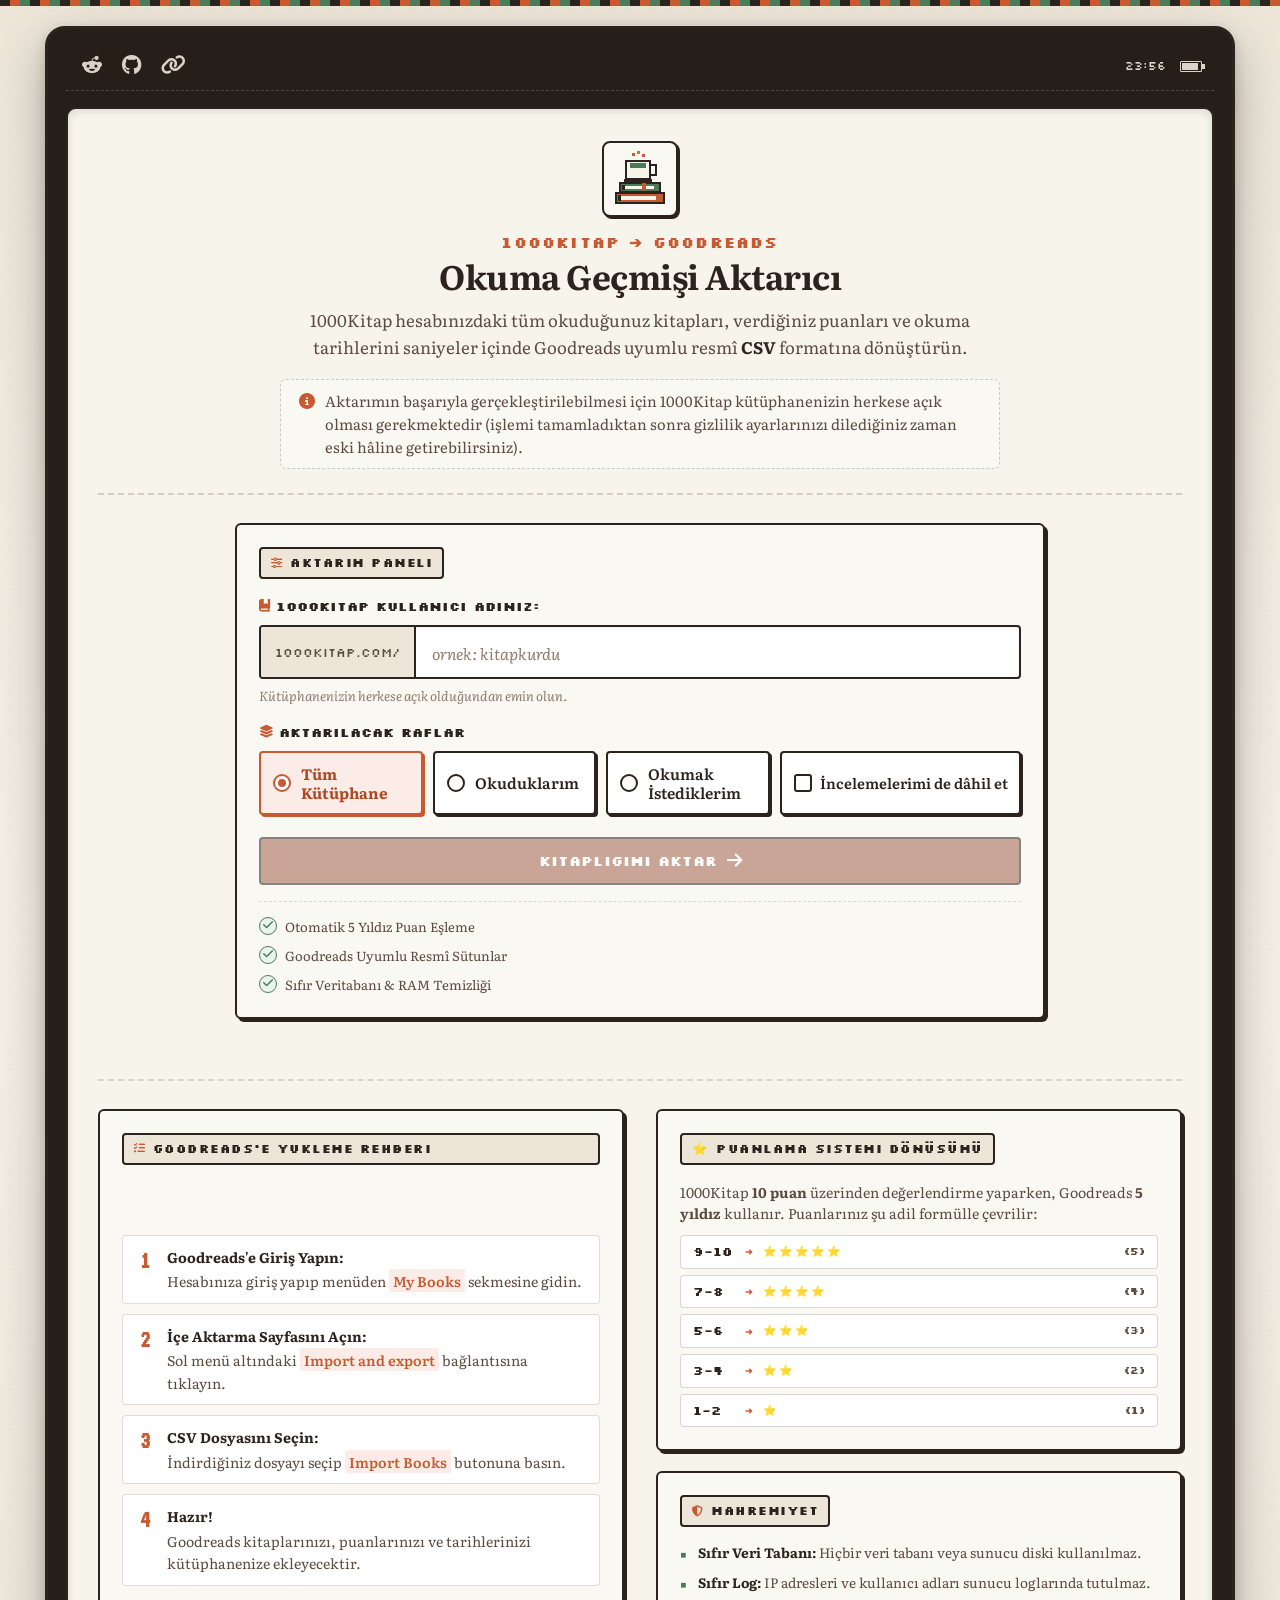
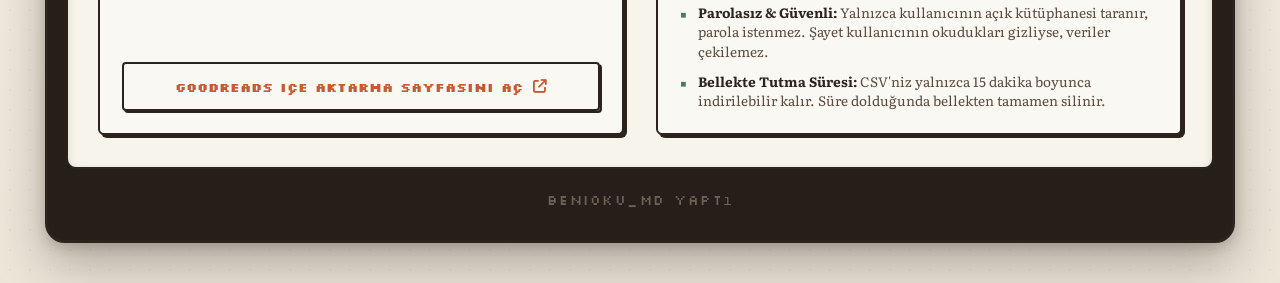
==== commit f1a55d79: "style: piksel font etiketleri tamamen ascii yapildi ve opengraph meta tagleri eklendi" ====
--- a/index.html
+++ b/index.html
@@ -5,6 +5,13 @@
   <meta name="viewport" content="width=device-width, initial-scale=1.0, maximum-scale=5.0, user-scalable=yes">
   <meta name="theme-color" content="#2D231E">
   <meta name="description" content="1000Kitap okuma geçmişinizi sıfır veri kaydı ve yüksek gizlilikle Goodreads CSV formatına dönüştürün.">
+  <meta property="og:title" content="1000Kitap ➔ Goodreads | Okuma Geçmişi Aktarıcı">
+  <meta property="og:description" content="1000Kitap okuma geçmişinizi sıfır veri kaydı ve yüksek gizlilikle Goodreads CSV formatına dönüştürün.">
+  <meta property="og:type" content="website">
+  <meta name="twitter:card" content="summary">
+  <meta name="twitter:title" content="1000Kitap ➔ Goodreads | Okuma Geçmişi Aktarıcı">
+  <meta name="twitter:description" content="1000Kitap okuma geçmişinizi sıfır veri kaydı ve yüksek gizlilikle Goodreads CSV formatına dönüştürün.">
+  <link rel="icon" href="data:image/svg+xml,<svg xmlns=%22http://www.w3.org/2000/svg%22 viewBox=%220 0 100 100%22><text y=%22.9em%22 font-size=%2290%22>📚</text></svg>">
   <title>1000Kitap ➔ Goodreads | Okuma Geçmişi Aktarıcı</title>
   
   <!-- Font Awesome 6 Free -->
@@ -255,7 +262,7 @@
             <div class="queue-cancel-wrapper" id="queueCancelWrapper">
               <button type="button" id="cancelJobBtn" class="retro-btn retro-btn-cancel">
                 <i class="fa-solid fa-arrow-left"></i>
-                <span class="btn-text">SIRADAN ÇIK</span>
+                <span class="btn-text">SIRADAN CIK</span>
               </button>
             </div>
 
@@ -280,11 +287,11 @@
               <div class="success-aux-actions">
                 <button type="button" id="previewBtn" class="retro-btn btn-preview">
                   <i class="fa-solid fa-table-list"></i>
-                  <span class="btn-text">KITAPLARI ÖNIZLE</span>
+                  <span class="btn-text">KITAPLARI ONIZLE</span>
                 </button>
                 <a href="https://www.goodreads.com/review/import" target="_blank" rel="noopener noreferrer" class="retro-btn btn-goodreads">
                   <i class="fa-solid fa-arrow-up-right-from-square"></i>
-                  <span class="btn-text">GOODREADS IÇE AKTARMA SAYFASINI AÇ</span>
+                  <span class="btn-text">GOODREADS ICE AKTARMA SAYFASINI AC</span>
                 </a>
               </div>
 
@@ -321,7 +328,7 @@
           <section class="retro-card guide-card" aria-labelledby="guideHeading">
             <div class="card-header-badge">
               <i class="fa-solid fa-list-check theme-icon"></i>
-              <span class="badge-title">GOODREADS'E YÜKLEME REHBERI</span>
+              <span class="badge-title">GOODREADS'E YUKLEME REHBERI</span>
             </div>
 
             <ol class="guide-steps">
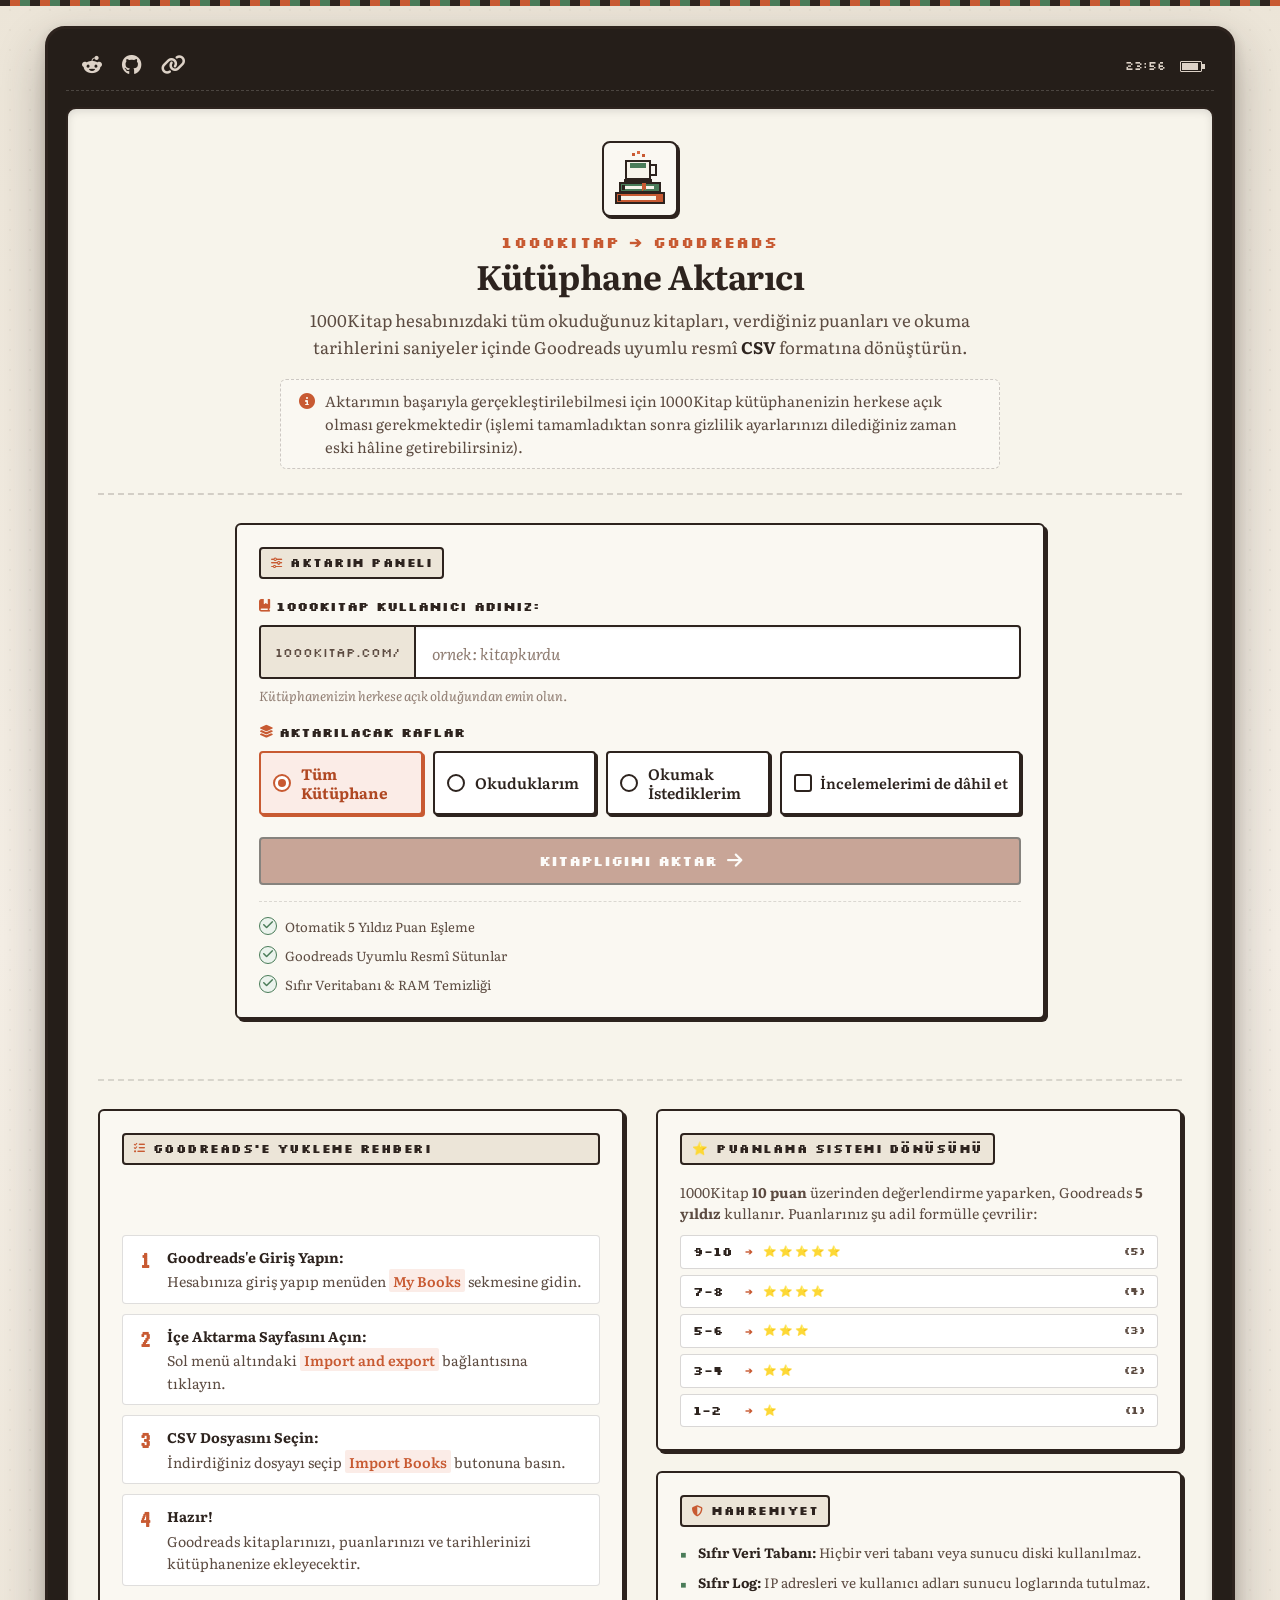
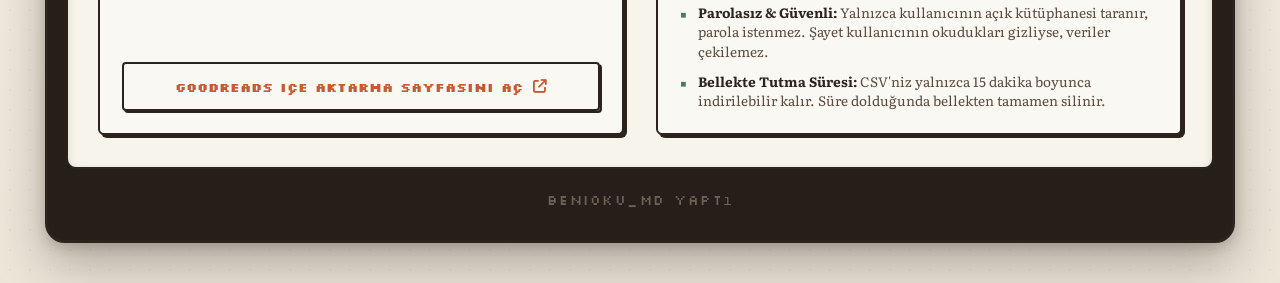
==== commit 459fe47e: "refactor: okuma gecmisi aktarici metinleri kutuphane aktarici olarak guncellendi" ====
--- a/index.html
+++ b/index.html
@@ -4,15 +4,15 @@
   <meta charset="UTF-8">
   <meta name="viewport" content="width=device-width, initial-scale=1.0, maximum-scale=5.0, user-scalable=yes">
   <meta name="theme-color" content="#2D231E">
-  <meta name="description" content="1000Kitap okuma geçmişinizi sıfır veri kaydı ve yüksek gizlilikle Goodreads CSV formatına dönüştürün.">
-  <meta property="og:title" content="1000Kitap ➔ Goodreads | Okuma Geçmişi Aktarıcı">
-  <meta property="og:description" content="1000Kitap okuma geçmişinizi sıfır veri kaydı ve yüksek gizlilikle Goodreads CSV formatına dönüştürün.">
+  <meta name="description" content="1000Kitap kütüphanenizi sıfır veri kaydı ve yüksek gizlilikle Goodreads CSV formatına dönüştürün.">
+  <meta property="og:title" content="1000Kitap ➔ Goodreads | Kütüphane Aktarıcı">
+  <meta property="og:description" content="1000Kitap kütüphanenizi sıfır veri kaydı ve yüksek gizlilikle Goodreads CSV formatına dönüştürün.">
   <meta property="og:type" content="website">
   <meta name="twitter:card" content="summary">
-  <meta name="twitter:title" content="1000Kitap ➔ Goodreads | Okuma Geçmişi Aktarıcı">
-  <meta name="twitter:description" content="1000Kitap okuma geçmişinizi sıfır veri kaydı ve yüksek gizlilikle Goodreads CSV formatına dönüştürün.">
-  <link rel="icon" href="data:image/svg+xml,<svg xmlns=%22http://www.w3.org/2000/svg%22 viewBox=%220 0 100 100%22><text y=%22.9em%22 font-size=%2290%22>📚</text></svg>">
-  <title>1000Kitap ➔ Goodreads | Okuma Geçmişi Aktarıcı</title>
+  <meta name="twitter:title" content="1000Kitap ➔ Goodreads | Kütüphane Aktarıcı">
+  <meta name="twitter:description" content="1000Kitap kütüphanenizi sıfır veri kaydı ve yüksek gizlilikle Goodreads CSV formatına dönüştürün.">
+  <link rel="icon" type="image/svg+xml" href="favicon.svg">
+  <title>1000Kitap ➔ Goodreads | Kütüphane Aktarıcı</title>
   
   <!-- Font Awesome 6 Free -->
   <link rel="stylesheet" href="https://cdnjs.cloudflare.com/ajax/libs/font-awesome/6.5.1/css/all.min.css">
@@ -91,7 +91,7 @@
 
           <h1 class="main-title">
             <span class="pixel-prefix">1000KITAP ➔ GOODREADS</span>
-            <span class="title-sub">Okuma Geçmişi Aktarıcı</span>
+            <span class="title-sub">Kütüphane Aktarıcı</span>
           </h1>
 
           <p class="hero-desc">
@@ -272,7 +272,7 @@
           <section id="completedSection" class="retro-card completed-card hidden" aria-live="polite">
             <div class="success-banner">
               <div class="pixel-stamp">BASARILI!</div>
-              <h2 class="success-title">Okuma Geçmişiniz Hazır</h2>
+              <h2 class="success-title">Kütüphaneniz Hazır</h2>
               <p class="success-desc">
                 Toplam <strong id="finalCount">0</strong> adet kitap başarıyla Goodreads CSV formatına dönüştürüldü.
               </p>
@@ -312,6 +312,27 @@
               <h3 class="error-title">BIR SORUN OLUSTU</h3>
             </div>
             <p id="errorMessage" class="error-text">Hata mesajı detayları burada görünecektir.</p>
+
+            <!-- Gizli Kütüphane İpucu & Adım Kutusu -->
+            <div id="privacyHelpBox" class="privacy-help-box hidden">
+              <div class="privacy-help-header">
+                <i class="fa-solid fa-lock-open theme-icon"></i>
+                <span class="privacy-help-title">Kütüphaneniz Gizli Olabilir</span>
+              </div>
+              <p class="privacy-help-desc">
+                1000Kitap'ta kitaplığınız gizliyse aktarım yapılamaz. Çözmek için şu adımları izleyin:
+              </p>
+              <div class="privacy-help-steps">
+                <span><strong>1.</strong> 1000Kitap ➔ Profil ➔ <strong>Ayarlar</strong></span>
+                <span><strong>2.</strong> <strong>Gizlilik</strong> sekmesine tıklayın</span>
+                <span><strong>3.</strong> Kitaplığınızı veya raflarınızı <strong>Herkese Açık</strong> yapın</span>
+              </div>
+              <a href="https://1000kitap.com/ayarlar/gizlilik" target="_blank" rel="noopener noreferrer" class="retro-btn btn-privacy-direct">
+                <i class="fa-solid fa-arrow-up-right-from-square"></i>
+                <span class="btn-text">1000KITAP GIZLILIK SAYFASINI AC</span>
+              </a>
+            </div>
+
             <div class="error-actions">
               <button type="button" id="retryBtn" class="retro-btn btn-secondary">
                 <i class="fa-solid fa-rotate-right"></i> Tekrar Dene
--- a/style.css
+++ b/style.css
@@ -1428,6 +1428,64 @@
   line-height: 1.5;
 }
 
+/* Gizli Kütüphane İpucu Kutusu */
+.privacy-help-box {
+  background: var(--bg-parchment-deep);
+  border: 1px dashed var(--ink-light);
+  border-radius: 4px;
+  padding: 12px 14px;
+  display: flex;
+  flex-direction: column;
+  gap: 8px;
+  margin-top: 4px;
+}
+
+.privacy-help-box.hidden {
+  display: none !important;
+}
+
+.privacy-help-header {
+  display: flex;
+  align-items: center;
+  gap: 8px;
+  font-family: var(--font-pixel);
+  font-size: 0.78rem;
+  font-weight: 600;
+  color: var(--accent-terracotta);
+}
+
+.privacy-help-desc {
+  font-size: 0.85rem;
+  color: var(--ink-espresso);
+  line-height: 1.4;
+  margin: 0;
+}
+
+.privacy-help-steps {
+  display: flex;
+  flex-direction: column;
+  gap: 4px;
+  font-size: 0.82rem;
+  color: var(--ink-muted);
+  background: #FFF;
+  border: 1px solid rgba(45, 35, 30, 0.12);
+  border-radius: 4px;
+  padding: 8px 10px;
+}
+
+.btn-privacy-direct {
+  margin-top: 4px;
+  background: var(--bg-parchment);
+  color: var(--ink-espresso);
+  font-size: 0.78rem;
+  padding: 8px 12px;
+  min-height: 40px;
+}
+
+.btn-privacy-direct:hover {
+  background: #FFF;
+}
+
 /* ------------------------------------------------------------------------------
    Sağ Sütun: Rehber, Puan Dönüşümü & Gizlilik
    ------------------------------------------------------------------------------ */
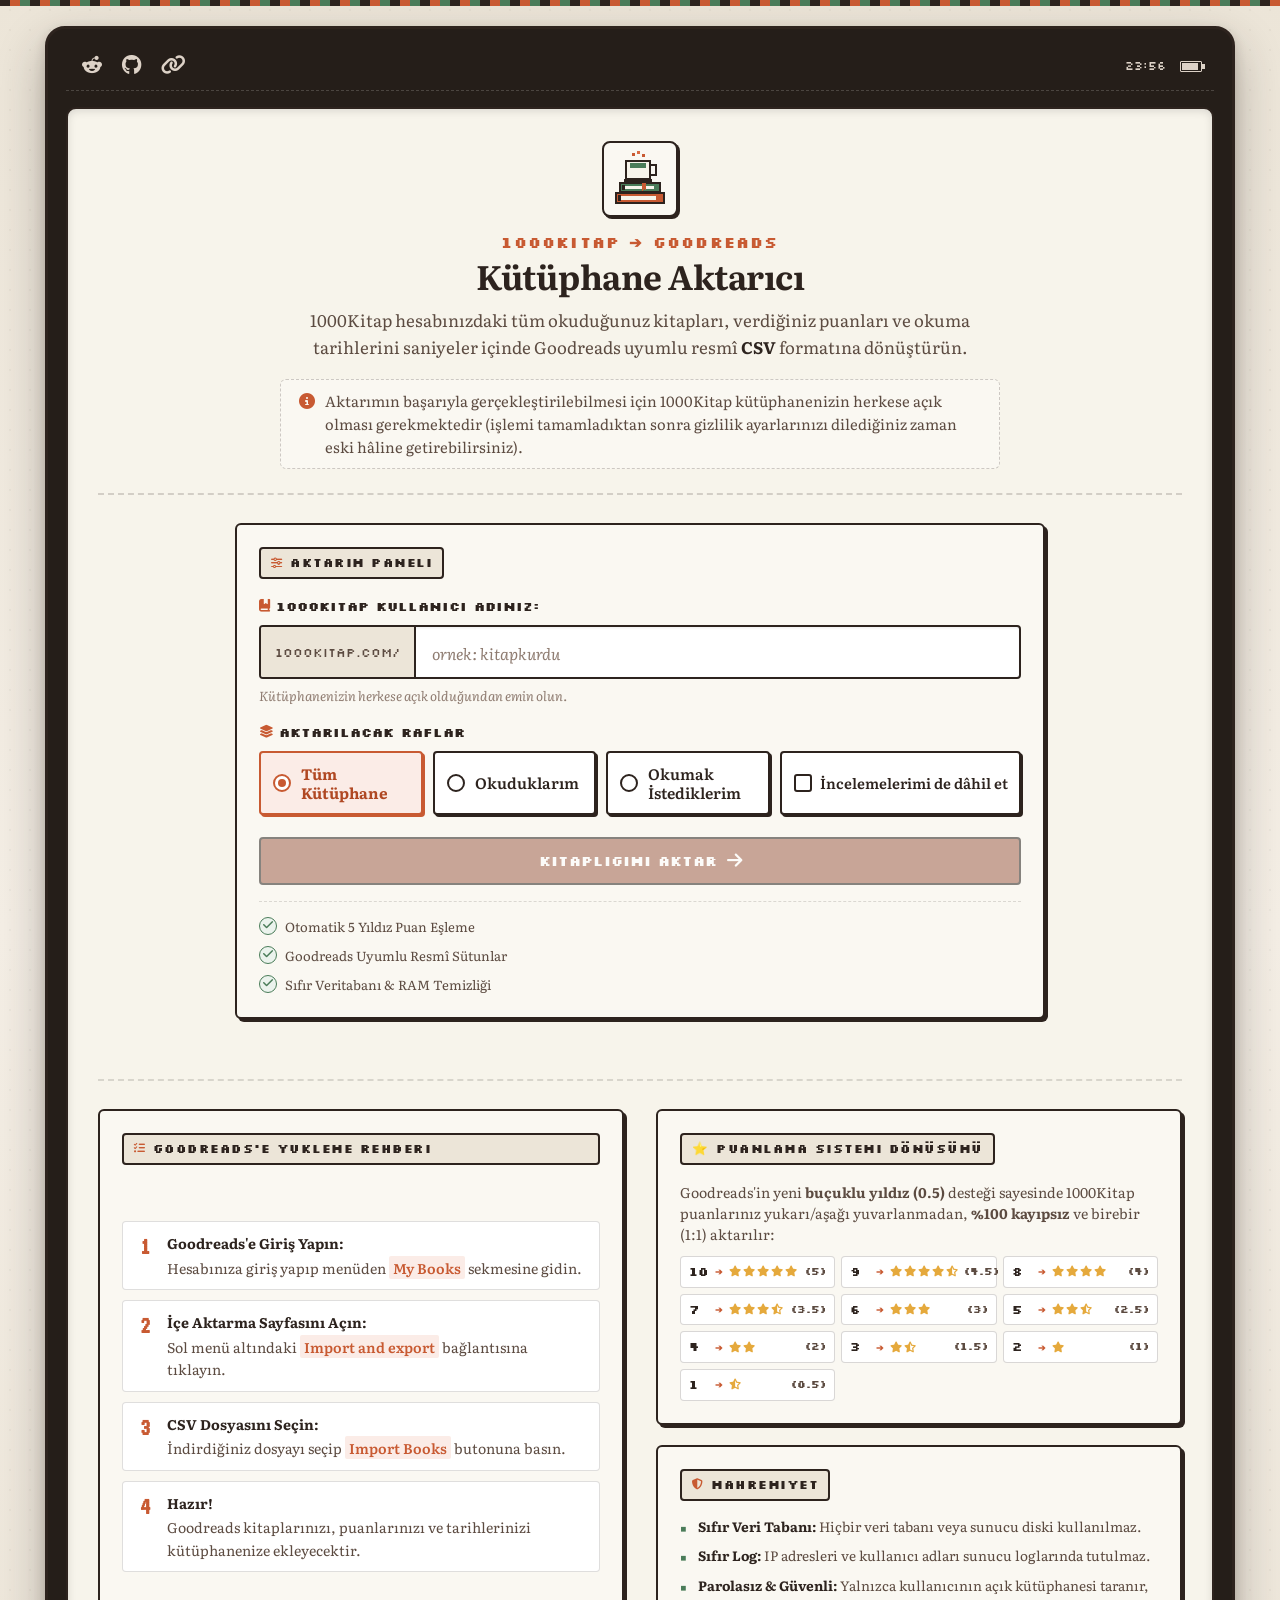
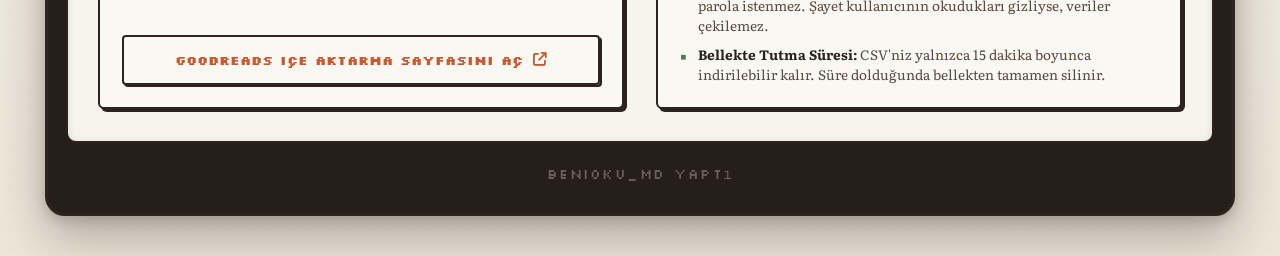
==== commit ce33a8d8: "feat: star-rating-update (Goodreads fractional star & 1:1 lossless mapping)" ====
--- a/index.html
+++ b/index.html
@@ -258,11 +258,11 @@
             </div>
 
 
-            <!-- Sıradan Çık / İptal Et Butonu -->
+            <!-- İptal Et Butonu -->
             <div class="queue-cancel-wrapper" id="queueCancelWrapper">
               <button type="button" id="cancelJobBtn" class="retro-btn retro-btn-cancel">
                 <i class="fa-solid fa-arrow-left"></i>
-                <span class="btn-text">SIRADAN CIK</span>
+                <span class="btn-text">IPTAL ET</span>
               </button>
             </div>
 
@@ -400,38 +400,68 @@
                 <span class="badge-title">PUANLAMA SISTEMI DÖNÜSÜMÜ</span>
               </div>
               <p class="rating-info-desc">
-                1000Kitap <strong>10 puan</strong> üzerinden değerlendirme yaparken, Goodreads <strong>5 yıldız</strong> kullanır. Puanlarınız şu adil formülle çevrilir:
+                Goodreads'in yeni <strong>buçuklu yıldız (0.5)</strong> desteği sayesinde 1000Kitap puanlarınız yukarı/aşağı yuvarlanmadan, <strong>%100 kayıpsız</strong> ve birebir (1:1) aktarılır:
               </p>
               <div class="rating-matrix">
                 <div class="rating-pill">
-                  <span class="rating-range">9-10</span>
-                  <span class="rating-arrow">➔</span>
-                  <span class="rating-stars">⭐⭐⭐⭐⭐</span>
+                  <span class="rating-range">10</span>
+                  <span class="rating-arrow">➔</span>
+                  <span class="rating-stars"><i class="fa-solid fa-star"></i><i class="fa-solid fa-star"></i><i class="fa-solid fa-star"></i><i class="fa-solid fa-star"></i><i class="fa-solid fa-star"></i></span>
                   <span class="rating-score">(5)</span>
                 </div>
                 <div class="rating-pill">
-                  <span class="rating-range">7-8</span>
-                  <span class="rating-arrow">➔</span>
-                  <span class="rating-stars">⭐⭐⭐⭐</span>
+                  <span class="rating-range">9</span>
+                  <span class="rating-arrow">➔</span>
+                  <span class="rating-stars"><i class="fa-solid fa-star"></i><i class="fa-solid fa-star"></i><i class="fa-solid fa-star"></i><i class="fa-solid fa-star"></i><i class="fa-solid fa-star-half-stroke"></i></span>
+                  <span class="rating-score">(4.5)</span>
+                </div>
+                <div class="rating-pill">
+                  <span class="rating-range">8</span>
+                  <span class="rating-arrow">➔</span>
+                  <span class="rating-stars"><i class="fa-solid fa-star"></i><i class="fa-solid fa-star"></i><i class="fa-solid fa-star"></i><i class="fa-solid fa-star"></i></span>
                   <span class="rating-score">(4)</span>
                 </div>
                 <div class="rating-pill">
-                  <span class="rating-range">5-6</span>
-                  <span class="rating-arrow">➔</span>
-                  <span class="rating-stars">⭐⭐⭐</span>
+                  <span class="rating-range">7</span>
+                  <span class="rating-arrow">➔</span>
+                  <span class="rating-stars"><i class="fa-solid fa-star"></i><i class="fa-solid fa-star"></i><i class="fa-solid fa-star"></i><i class="fa-solid fa-star-half-stroke"></i></span>
+                  <span class="rating-score">(3.5)</span>
+                </div>
+                <div class="rating-pill">
+                  <span class="rating-range">6</span>
+                  <span class="rating-arrow">➔</span>
+                  <span class="rating-stars"><i class="fa-solid fa-star"></i><i class="fa-solid fa-star"></i><i class="fa-solid fa-star"></i></span>
                   <span class="rating-score">(3)</span>
                 </div>
                 <div class="rating-pill">
-                  <span class="rating-range">3-4</span>
-                  <span class="rating-arrow">➔</span>
-                  <span class="rating-stars">⭐⭐</span>
+                  <span class="rating-range">5</span>
+                  <span class="rating-arrow">➔</span>
+                  <span class="rating-stars"><i class="fa-solid fa-star"></i><i class="fa-solid fa-star"></i><i class="fa-solid fa-star-half-stroke"></i></span>
+                  <span class="rating-score">(2.5)</span>
+                </div>
+                <div class="rating-pill">
+                  <span class="rating-range">4</span>
+                  <span class="rating-arrow">➔</span>
+                  <span class="rating-stars"><i class="fa-solid fa-star"></i><i class="fa-solid fa-star"></i></span>
                   <span class="rating-score">(2)</span>
                 </div>
                 <div class="rating-pill">
-                  <span class="rating-range">1-2</span>
-                  <span class="rating-arrow">➔</span>
-                  <span class="rating-stars">⭐</span>
+                  <span class="rating-range">3</span>
+                  <span class="rating-arrow">➔</span>
+                  <span class="rating-stars"><i class="fa-solid fa-star"></i><i class="fa-solid fa-star-half-stroke"></i></span>
+                  <span class="rating-score">(1.5)</span>
+                </div>
+                <div class="rating-pill">
+                  <span class="rating-range">2</span>
+                  <span class="rating-arrow">➔</span>
+                  <span class="rating-stars"><i class="fa-solid fa-star"></i></span>
                   <span class="rating-score">(1)</span>
+                </div>
+                <div class="rating-pill">
+                  <span class="rating-range">1</span>
+                  <span class="rating-arrow">➔</span>
+                  <span class="rating-stars"><i class="fa-solid fa-star-half-stroke"></i></span>
+                  <span class="rating-score">(0.5)</span>
                 </div>
               </div>
             </section>
--- a/style.css
+++ b/style.css
@@ -997,6 +997,7 @@
   align-items: center;
   width: 100%;
   gap: 8px;
+  flex-wrap: wrap;
 }
 
 .status-indicator-badge {
@@ -1051,6 +1052,8 @@
   border: 1px dashed rgba(45, 35, 30, 0.25);
   line-height: 1;
   white-space: nowrap;
+  max-width: 100%;
+  box-sizing: border-box;
 }
 
 .queue-eta-box .eta-icon {
@@ -1552,8 +1555,8 @@
 }
 
 .rating-matrix {
-  display: flex;
-  flex-direction: column;
+  display: grid;
+  grid-template-columns: repeat(auto-fit, minmax(130px, 1fr));
   gap: 6px;
 }
 
@@ -1564,17 +1567,17 @@
   background: #FFF;
   border: 1px solid rgba(45, 35, 30, 0.18);
   border-radius: 4px;
-  padding: 6px 12px;
+  padding: 5px 8px;
   color: var(--ink-espresso);
   display: flex;
   align-items: center;
-  gap: 10px;
+  gap: 6px;
   width: 100%;
 }
 
 .rating-range {
   display: inline-block;
-  min-width: 42px;
+  min-width: 20px;
   color: var(--ink-espresso);
   font-weight: 700;
   font-size: 0.77rem; /* +1.5px dengelendi */
@@ -1588,8 +1591,9 @@
 .rating-stars {
   display: inline-flex;
   align-items: center;
-  letter-spacing: 2px;
-  font-family: initial;
+  gap: 2px;
+  color: #E5A93C;
+  font-size: 0.68rem;
 }
 
 .rating-score {
@@ -2028,6 +2032,26 @@
     align-items: flex-start;
   }
 
+  .progress-header-top {
+    flex-direction: column;
+    align-items: stretch;
+    width: 100%;
+    gap: 8px;
+  }
+
+  .status-indicator-badge {
+    align-self: flex-start;
+  }
+
+  .queue-eta-box {
+    width: 100%;
+    justify-content: center;
+    box-sizing: border-box;
+    font-size: 0.80rem;
+    padding: 6px 10px;
+    text-align: center;
+  }
+
   .queue-info-text {
     font-size: 1.1rem;
   }
@@ -2122,8 +2146,11 @@
   }
 
   .queue-eta-box {
-    font-size: 0.76rem;
-    padding: 3px 8px;
+    font-size: 0.74rem;
+    padding: 5px 8px;
+    width: 100%;
+    justify-content: center;
+    box-sizing: border-box;
   }
 
   .retro-btn {
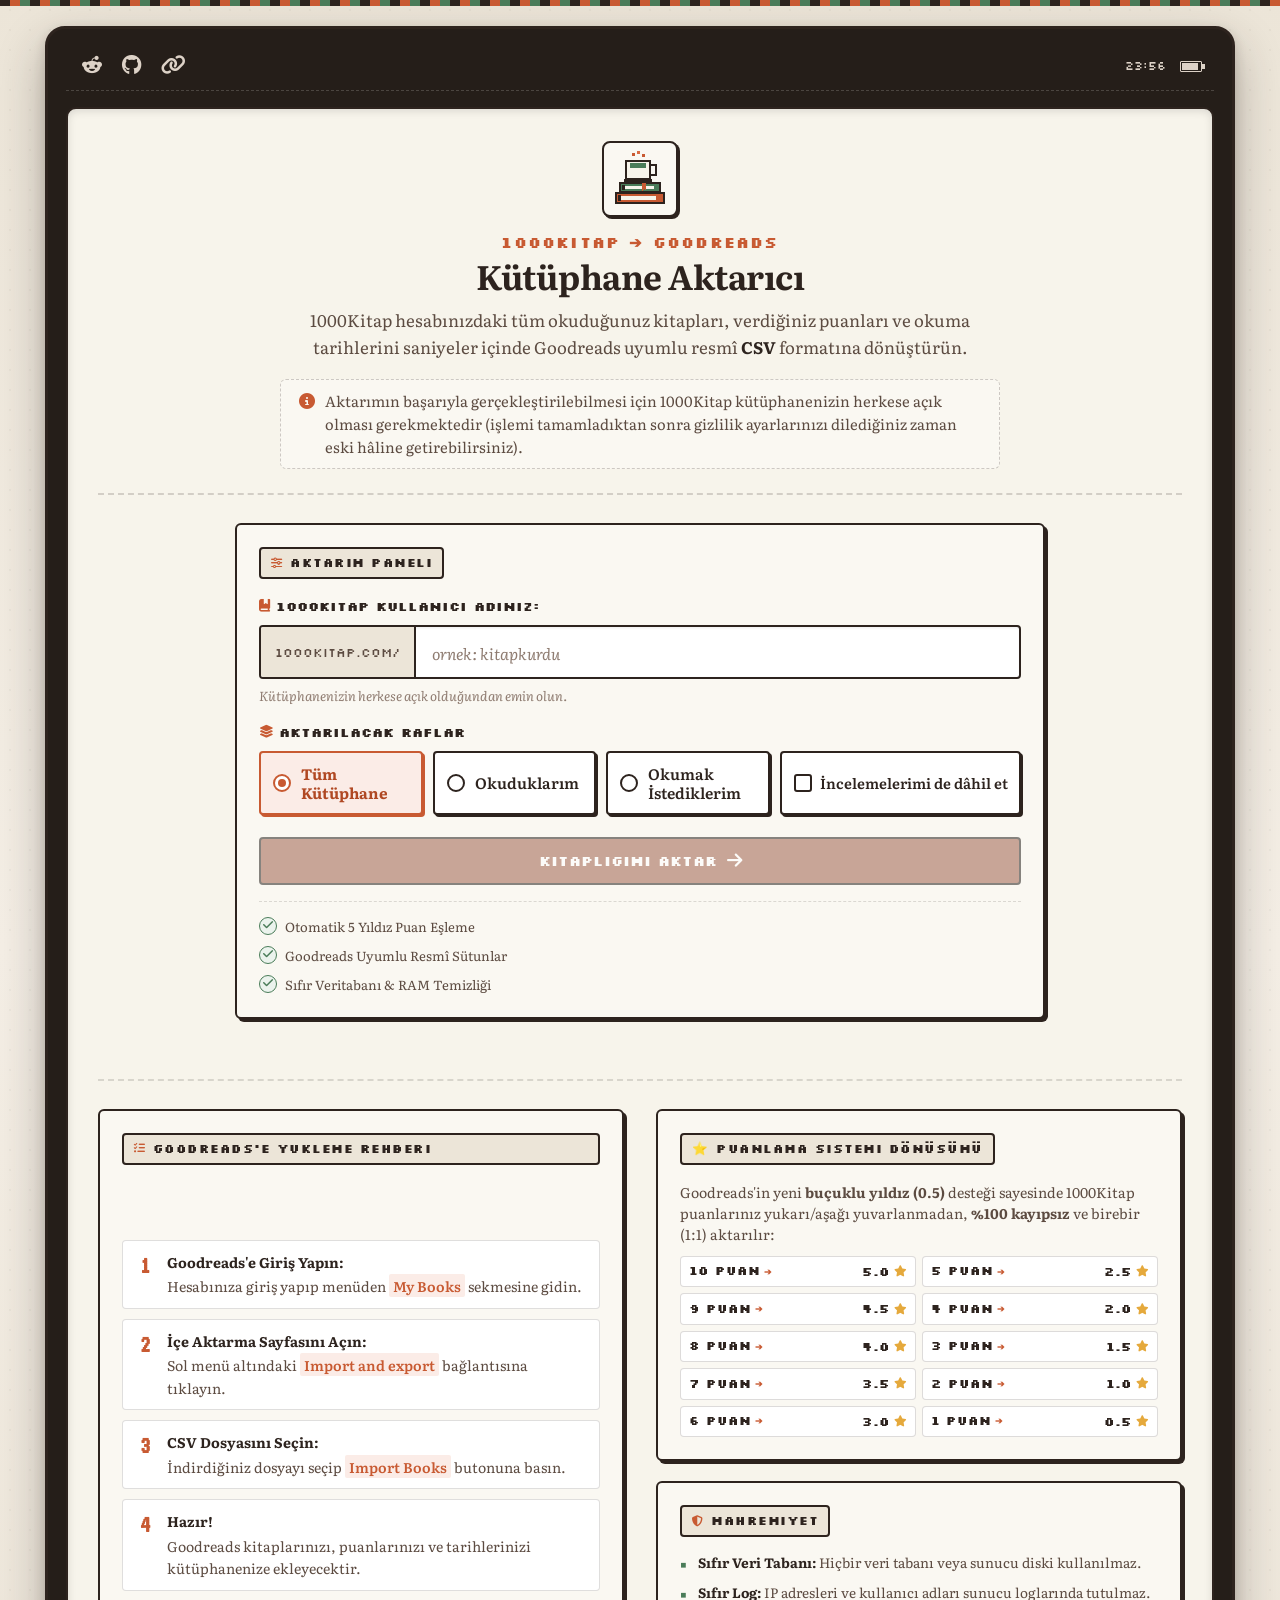
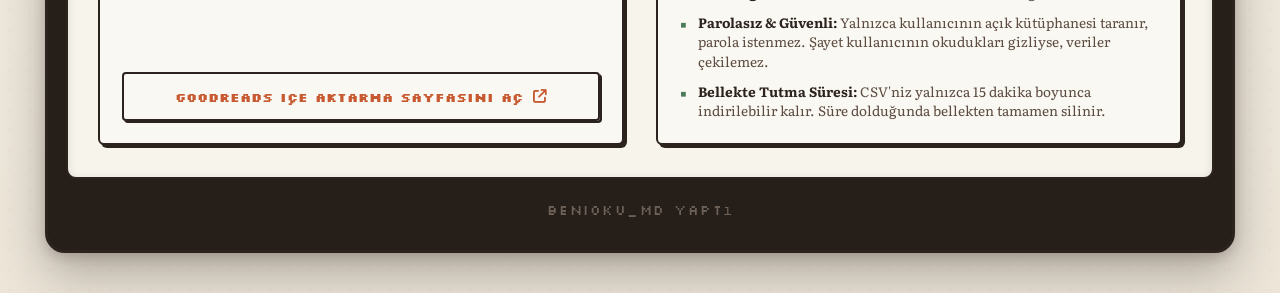
==== commit 30e2e87e: "fix(ui): eliminate rating pill overflow with clean 2-column layout" ====
--- a/index.html
+++ b/index.html
@@ -404,64 +404,84 @@
               </p>
               <div class="rating-matrix">
                 <div class="rating-pill">
-                  <span class="rating-range">10</span>
-                  <span class="rating-arrow">➔</span>
-                  <span class="rating-stars"><i class="fa-solid fa-star"></i><i class="fa-solid fa-star"></i><i class="fa-solid fa-star"></i><i class="fa-solid fa-star"></i><i class="fa-solid fa-star"></i></span>
-                  <span class="rating-score">(5)</span>
-                </div>
-                <div class="rating-pill">
-                  <span class="rating-range">9</span>
-                  <span class="rating-arrow">➔</span>
-                  <span class="rating-stars"><i class="fa-solid fa-star"></i><i class="fa-solid fa-star"></i><i class="fa-solid fa-star"></i><i class="fa-solid fa-star"></i><i class="fa-solid fa-star-half-stroke"></i></span>
-                  <span class="rating-score">(4.5)</span>
-                </div>
-                <div class="rating-pill">
-                  <span class="rating-range">8</span>
-                  <span class="rating-arrow">➔</span>
-                  <span class="rating-stars"><i class="fa-solid fa-star"></i><i class="fa-solid fa-star"></i><i class="fa-solid fa-star"></i><i class="fa-solid fa-star"></i></span>
-                  <span class="rating-score">(4)</span>
-                </div>
-                <div class="rating-pill">
-                  <span class="rating-range">7</span>
-                  <span class="rating-arrow">➔</span>
-                  <span class="rating-stars"><i class="fa-solid fa-star"></i><i class="fa-solid fa-star"></i><i class="fa-solid fa-star"></i><i class="fa-solid fa-star-half-stroke"></i></span>
-                  <span class="rating-score">(3.5)</span>
-                </div>
-                <div class="rating-pill">
-                  <span class="rating-range">6</span>
-                  <span class="rating-arrow">➔</span>
-                  <span class="rating-stars"><i class="fa-solid fa-star"></i><i class="fa-solid fa-star"></i><i class="fa-solid fa-star"></i></span>
-                  <span class="rating-score">(3)</span>
-                </div>
-                <div class="rating-pill">
-                  <span class="rating-range">5</span>
-                  <span class="rating-arrow">➔</span>
-                  <span class="rating-stars"><i class="fa-solid fa-star"></i><i class="fa-solid fa-star"></i><i class="fa-solid fa-star-half-stroke"></i></span>
-                  <span class="rating-score">(2.5)</span>
-                </div>
-                <div class="rating-pill">
-                  <span class="rating-range">4</span>
-                  <span class="rating-arrow">➔</span>
-                  <span class="rating-stars"><i class="fa-solid fa-star"></i><i class="fa-solid fa-star"></i></span>
-                  <span class="rating-score">(2)</span>
-                </div>
-                <div class="rating-pill">
-                  <span class="rating-range">3</span>
-                  <span class="rating-arrow">➔</span>
-                  <span class="rating-stars"><i class="fa-solid fa-star"></i><i class="fa-solid fa-star-half-stroke"></i></span>
-                  <span class="rating-score">(1.5)</span>
-                </div>
-                <div class="rating-pill">
-                  <span class="rating-range">2</span>
-                  <span class="rating-arrow">➔</span>
-                  <span class="rating-stars"><i class="fa-solid fa-star"></i></span>
-                  <span class="rating-score">(1)</span>
-                </div>
-                <div class="rating-pill">
-                  <span class="rating-range">1</span>
-                  <span class="rating-arrow">➔</span>
-                  <span class="rating-stars"><i class="fa-solid fa-star-half-stroke"></i></span>
-                  <span class="rating-score">(0.5)</span>
+                  <span class="rating-range">10 Puan</span>
+                  <span class="rating-arrow">➔</span>
+                  <span class="rating-target">
+                    <span class="rating-score">5.0</span>
+                    <i class="fa-solid fa-star rating-star"></i>
+                  </span>
+                </div>
+                <div class="rating-pill">
+                  <span class="rating-range">9 Puan</span>
+                  <span class="rating-arrow">➔</span>
+                  <span class="rating-target">
+                    <span class="rating-score">4.5</span>
+                    <i class="fa-solid fa-star rating-star"></i>
+                  </span>
+                </div>
+                <div class="rating-pill">
+                  <span class="rating-range">8 Puan</span>
+                  <span class="rating-arrow">➔</span>
+                  <span class="rating-target">
+                    <span class="rating-score">4.0</span>
+                    <i class="fa-solid fa-star rating-star"></i>
+                  </span>
+                </div>
+                <div class="rating-pill">
+                  <span class="rating-range">7 Puan</span>
+                  <span class="rating-arrow">➔</span>
+                  <span class="rating-target">
+                    <span class="rating-score">3.5</span>
+                    <i class="fa-solid fa-star rating-star"></i>
+                  </span>
+                </div>
+                <div class="rating-pill">
+                  <span class="rating-range">6 Puan</span>
+                  <span class="rating-arrow">➔</span>
+                  <span class="rating-target">
+                    <span class="rating-score">3.0</span>
+                    <i class="fa-solid fa-star rating-star"></i>
+                  </span>
+                </div>
+                <div class="rating-pill">
+                  <span class="rating-range">5 Puan</span>
+                  <span class="rating-arrow">➔</span>
+                  <span class="rating-target">
+                    <span class="rating-score">2.5</span>
+                    <i class="fa-solid fa-star rating-star"></i>
+                  </span>
+                </div>
+                <div class="rating-pill">
+                  <span class="rating-range">4 Puan</span>
+                  <span class="rating-arrow">➔</span>
+                  <span class="rating-target">
+                    <span class="rating-score">2.0</span>
+                    <i class="fa-solid fa-star rating-star"></i>
+                  </span>
+                </div>
+                <div class="rating-pill">
+                  <span class="rating-range">3 Puan</span>
+                  <span class="rating-arrow">➔</span>
+                  <span class="rating-target">
+                    <span class="rating-score">1.5</span>
+                    <i class="fa-solid fa-star rating-star"></i>
+                  </span>
+                </div>
+                <div class="rating-pill">
+                  <span class="rating-range">2 Puan</span>
+                  <span class="rating-arrow">➔</span>
+                  <span class="rating-target">
+                    <span class="rating-score">1.0</span>
+                    <i class="fa-solid fa-star rating-star"></i>
+                  </span>
+                </div>
+                <div class="rating-pill">
+                  <span class="rating-range">1 Puan</span>
+                  <span class="rating-arrow">➔</span>
+                  <span class="rating-target">
+                    <span class="rating-score">0.5</span>
+                    <i class="fa-solid fa-star rating-star"></i>
+                  </span>
                 </div>
               </div>
             </section>
--- a/style.css
+++ b/style.css
@@ -1556,7 +1556,9 @@
 
 .rating-matrix {
   display: grid;
-  grid-template-columns: repeat(auto-fit, minmax(130px, 1fr));
+  grid-template-columns: 1fr 1fr;
+  grid-template-rows: repeat(5, auto);
+  grid-auto-flow: column;
   gap: 6px;
 }
 
@@ -1565,41 +1567,47 @@
   font-size: 0.68rem;
   font-weight: 600;
   background: #FFF;
-  border: 1px solid rgba(45, 35, 30, 0.18);
+  border: 1px solid rgba(45, 35, 30, 0.16);
   border-radius: 4px;
   padding: 5px 8px;
   color: var(--ink-espresso);
   display: flex;
   align-items: center;
-  gap: 6px;
+  justify-content: space-between;
   width: 100%;
+  box-sizing: border-box;
+  white-space: nowrap;
+  overflow: hidden;
 }
 
 .rating-range {
-  display: inline-block;
-  min-width: 20px;
   color: var(--ink-espresso);
   font-weight: 700;
-  font-size: 0.77rem; /* +1.5px dengelendi */
+  font-size: 0.74rem;
 }
 
 .rating-arrow {
   color: var(--accent-terracotta);
-  font-size: 0.85em;
-}
-
-.rating-stars {
+  font-size: 0.80em;
+  padding: 0 4px;
+}
+
+.rating-target {
   display: inline-flex;
   align-items: center;
-  gap: 2px;
+  gap: 4px;
+  margin-left: auto;
+}
+
+.rating-score {
+  color: var(--ink-espresso);
+  font-weight: 700;
+  font-size: 0.76rem;
+}
+
+.rating-star {
   color: #E5A93C;
-  font-size: 0.68rem;
-}
-
-.rating-score {
-  margin-left: auto;
-  color: var(--ink-muted);
-  font-size: 0.9em;
+  font-size: 0.70rem;
 }
 
 /* Gizlilik Listesi */
